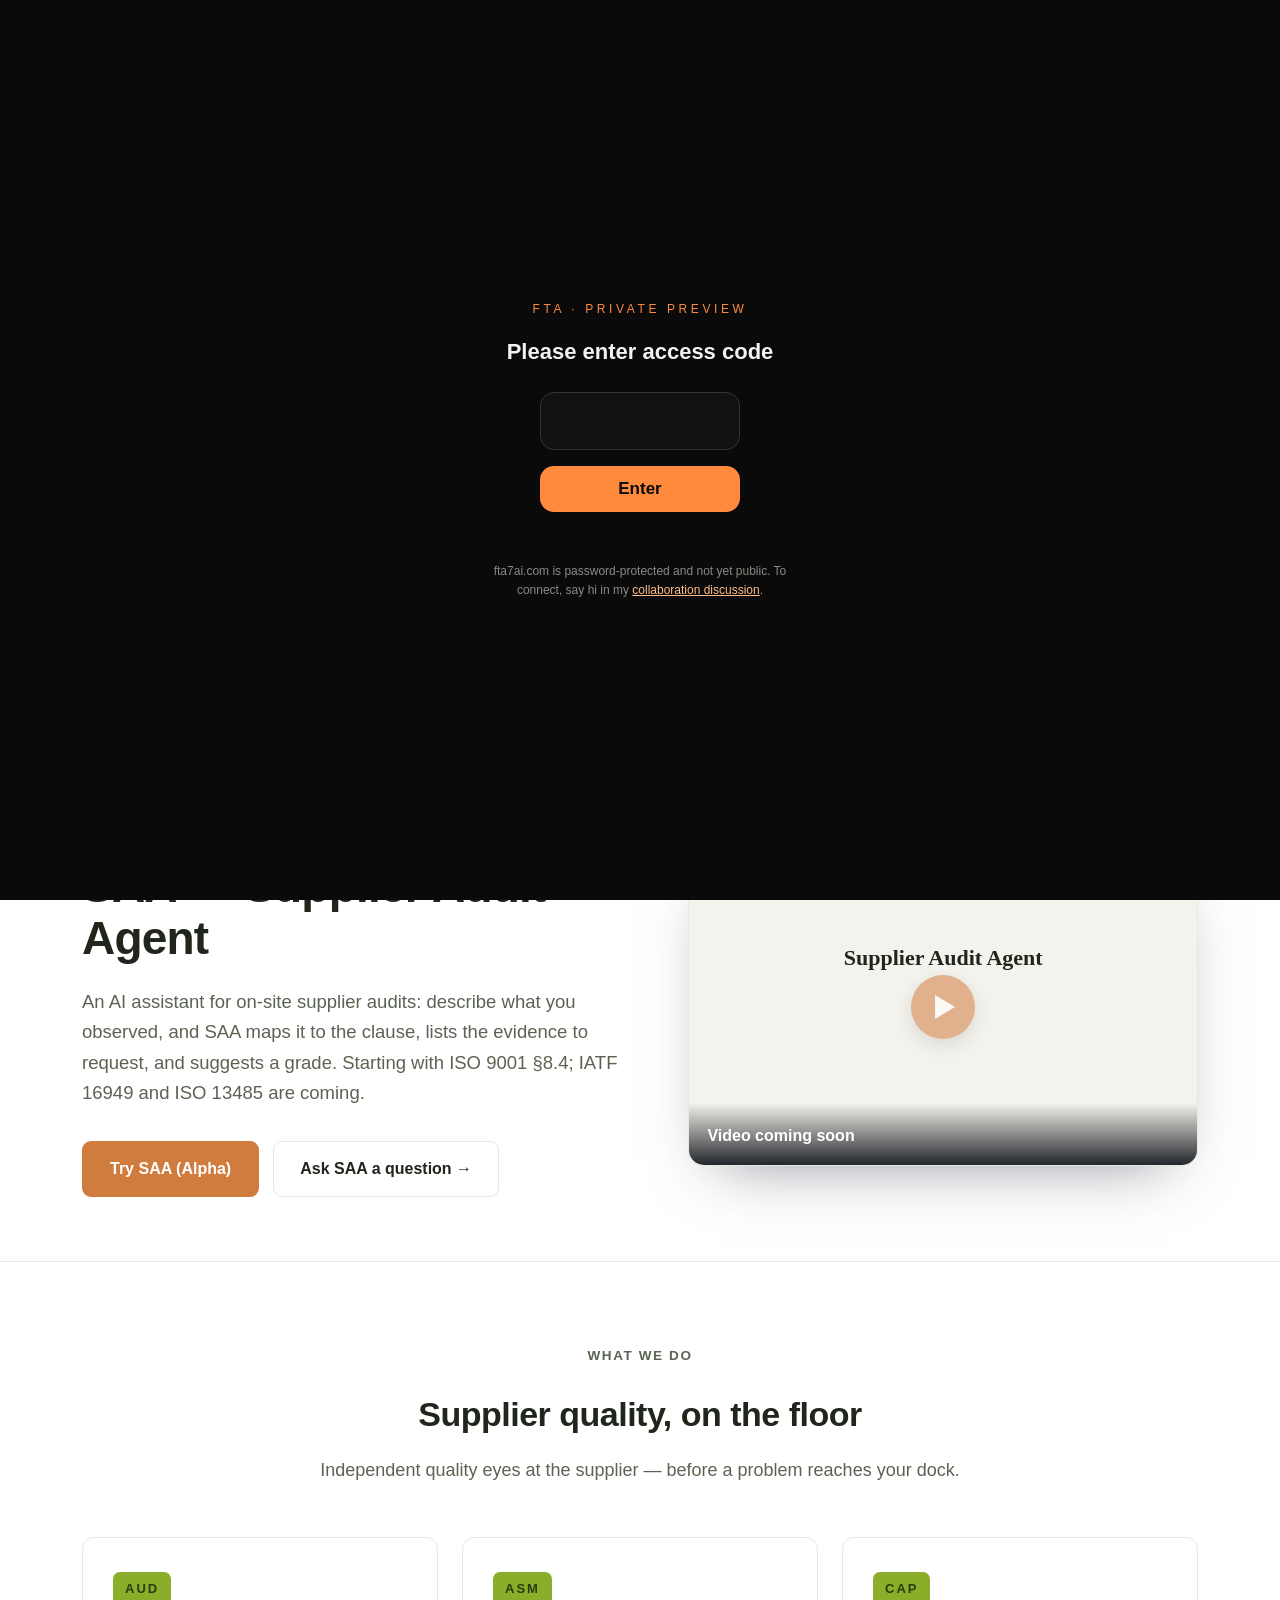
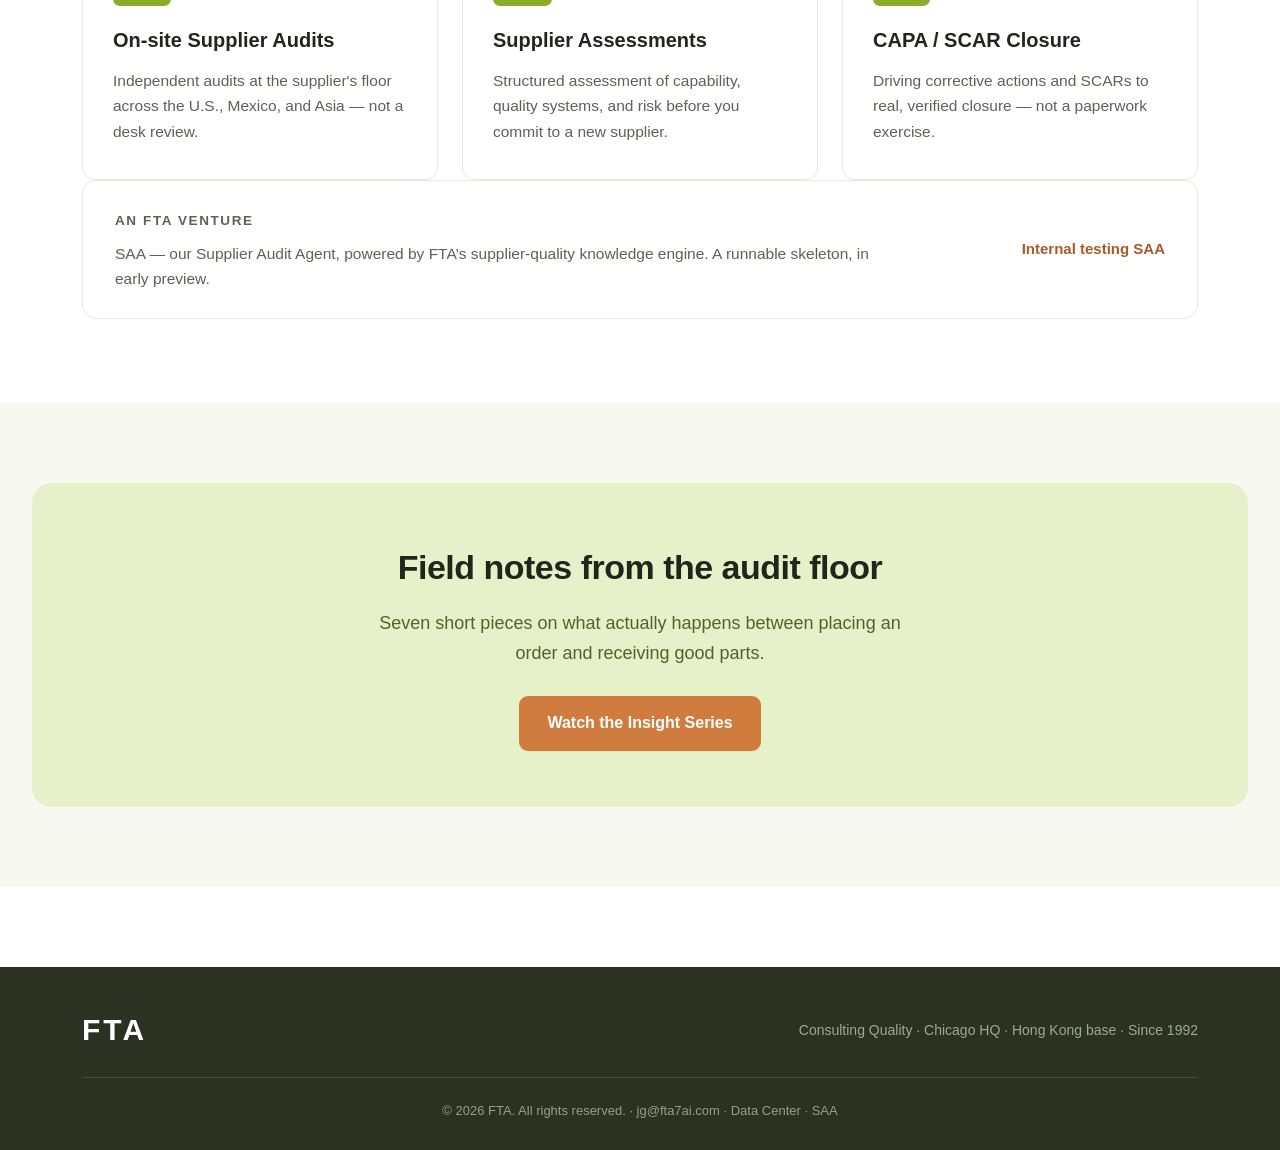
==== index.html @ 0ffd7647 "Home nav: add AS link next to SAA - Frankie on behalf of JG" ====
<!DOCTYPE html>
<html lang="en">
<head>
<meta charset="UTF-8" />
<meta name="viewport" content="width=device-width, initial-scale=1.0" />
<title>FTA — Supplier Quality Consulting</title>
<style>
  :root{
    --accent:#D07C3E;        /* 唯一动作色（按钮/CTA/链接） */
    --accent-dark:#A85A28;
    --accent-soft:#FBEEE1;
    --green:#8AAE2A;         /* 点缀绿 — 仅用于徽章 */
    --green-dark:#5F7A16;
    --green-pale:#E7F1C9;    /* 点缀绿 — 仅用于色带背景 */
    --gd-text:#2C3A10;       /* 绿底上的深字 */
    --ink:#20261C;
    --ink-2:#5B6353;
    --line:#E7EAE0;
    --band:#F7F9F1;
    --white:#ffffff;
    --radius:12px;
  }
  *{box-sizing:border-box;margin:0;padding:0}
  html{scroll-behavior:smooth}
  body{font-family:-apple-system,"Segoe UI",Roboto,Helvetica,Arial,sans-serif;color:var(--ink);background:var(--white);line-height:1.65;-webkit-font-smoothing:antialiased}
  a{color:inherit;text-decoration:none}
  .wrap{max-width:1180px;margin:0 auto;padding:0 32px}

  header{position:sticky;top:0;z-index:50;background:rgba(255,255,255,.94);backdrop-filter:saturate(180%) blur(10px);border-bottom:1px solid var(--line)}
  .nav{display:flex;align-items:center;height:92px;gap:36px}
  .brand{display:flex;flex-direction:column;justify-content:center;line-height:1.02;gap:4px}
  .brand .mark{font-size:44px;font-weight:800;letter-spacing:3px;color:var(--ink)}
  .brand .tag-line{font-size:11px;letter-spacing:3px;text-transform:uppercase;color:var(--ink-2);font-weight:700}
  [data-go]{cursor:pointer}
  nav.menu{display:flex;gap:6px;margin-left:auto}
  nav.menu a{padding:9px 4px;margin:0 11px;color:var(--ink-2);font-size:15px;font-weight:500;cursor:pointer;transition:.15s;border-bottom:2px solid transparent}
  nav.menu a:hover{color:var(--ink)}
  nav.menu a.active{color:var(--ink);font-weight:700;border-bottom-color:var(--ink)}
  .cta-btn{background:var(--accent);color:#fff !important;padding:10px 20px;border-radius:8px;font-weight:600;font-size:15px;cursor:pointer;transition:.15s}
  .cta-btn:hover{background:var(--accent-dark)}

  .page{display:none;animation:fade .4s ease}
  .page.active{display:block}
  @keyframes fade{from{opacity:0;transform:translateY(8px)}to{opacity:1;transform:none}}

  .hero{padding:78px 0 64px}
  .hero-grid{display:grid;grid-template-columns:1.08fr 1fr;gap:56px;align-items:center}
  .eyebrow{display:inline-block;color:var(--ink-2);font-weight:700;font-size:13.5px;letter-spacing:1.6px;text-transform:uppercase;margin-bottom:18px}
  h1{font-size:46px;line-height:1.14;font-weight:800;letter-spacing:-.8px;margin-bottom:22px}
  h1 em{font-style:normal;color:var(--ink)}
  .lead{font-size:18.5px;color:var(--ink-2);margin-bottom:32px;max-width:540px}
  .btn-row{display:flex;gap:14px;flex-wrap:wrap}
  .btn-primary{background:var(--accent);color:#fff;padding:14px 28px;border-radius:9px;font-weight:600;font-size:16px;cursor:pointer;transition:.15s;border:none;display:inline-flex;align-items:center;gap:9px}
  .btn-primary:hover{background:var(--accent-dark)}
  .btn-ghost{border:1.5px solid var(--line);color:var(--ink);padding:14px 26px;border-radius:9px;font-weight:600;font-size:16px;cursor:pointer;transition:.15s;display:inline-flex;align-items:center;gap:9px}
  .btn-ghost:hover{border-color:var(--accent);color:var(--accent-dark)}
  .play{width:22px;height:22px;border-radius:50%;background:var(--accent);color:#fff;display:inline-flex;align-items:center;justify-content:center;font-size:9px}

  /* 视频封面：真 poster 图 */
  .cover{position:relative;overflow:hidden;cursor:pointer;background:#20303f center/cover no-repeat;transition:.2s}
  .cover:hover{transform:translateY(-3px);box-shadow:0 18px 44px -26px rgba(30,40,55,.55)}
  .cover .pbtn{position:absolute;left:0;right:0;top:50%;transform:translateY(-50%);margin:auto;width:64px;height:64px;border-radius:50%;background:var(--accent);display:flex;align-items:center;justify-content:center;transition:.2s;box-shadow:0 6px 20px rgba(0,0,0,.3)}
  .cover:hover .pbtn{transform:translateY(-50%) scale(1.1)}
  .cover .pbtn:after{content:"";border-left:20px solid #fff;border-top:12px solid transparent;border-bottom:12px solid transparent;margin-left:5px}
  .cover .ep{position:absolute;top:16px;left:16px;background:var(--green);color:var(--gd-text);font-size:11px;font-weight:700;letter-spacing:1.5px;padding:5px 11px;border-radius:20px}
  .cover .cap{position:absolute;bottom:0;left:0;right:0;padding:20px 18px 16px;color:#fff;background:linear-gradient(transparent,rgba(12,16,22,.9))}
  .cover .cap b{font-size:15px;font-weight:700;line-height:1.3;display:block}
  .cover .cap .sub{font-size:12.5px;color:rgba(255,255,255,.85);font-weight:400;margin-top:4px;display:block}

  .hero-video{border-radius:16px;aspect-ratio:16/10;box-shadow:0 24px 60px -30px rgba(30,40,55,.55)}
  .hero-video .cap b{font-size:16px}

  .trust{border-top:1px solid var(--line);border-bottom:1px solid var(--line);background:var(--band);padding:22px 0}
  .trust .wrap{display:flex;align-items:center;gap:34px;flex-wrap:wrap;justify-content:center;color:var(--ink-2);font-size:15px;font-weight:500}
  .trust b{color:var(--ink)}

  .sec{padding:80px 0}
  .sec.band{background:var(--band)}
  .sec-head{max-width:720px;margin:0 auto 52px;text-align:center}
  h2{font-size:34px;font-weight:800;letter-spacing:-.5px;margin-bottom:14px}
  .sec-head p{font-size:18px;color:var(--ink-2)}

  .cards{display:grid;grid-template-columns:repeat(3,1fr);gap:24px}
  .card{background:var(--white);border:1px solid var(--line);border-radius:var(--radius);padding:34px 30px;transition:.2s}
  .card:hover{border-color:#cfd6c4;box-shadow:0 18px 44px -28px rgba(30,40,55,.28);transform:translateY(-4px)}
  .card .tag{display:inline-block;font-size:13px;font-weight:700;letter-spacing:2px;color:var(--gd-text);background:var(--green);padding:6px 12px;border-radius:7px;margin-bottom:18px}
  .card h3{font-size:20px;font-weight:700;margin-bottom:11px}
  .card p{color:var(--ink-2);font-size:15.5px}

  /* SAA 窄条区块（首页，低调挂靠） */
  .saa-strip{padding:0 0 4px}
  .saa-card{display:flex;align-items:center;justify-content:space-between;gap:28px;flex-wrap:wrap;
    border:1px solid var(--line);border-radius:14px;padding:26px 32px;background:var(--white)}
  .saa-card .txt{max-width:780px}
  .saa-card .eyebrow{margin-bottom:9px}
  .saa-card p{color:var(--ink-2);font-size:15.5px;margin:0}
  .saa-card .go{color:var(--accent-dark);font-weight:700;font-size:15px;white-space:nowrap;cursor:pointer;transition:.15s}
  .saa-card .go:hover{color:var(--accent)}

  .feat-cover{border-radius:16px;aspect-ratio:16/7;box-shadow:0 20px 50px -30px rgba(30,40,55,.5);margin-bottom:34px}
  .feat-cover .cap{padding:22px 26px}
  .feat-cover .cap b{font-size:22px}
  .sq-grid{display:grid;grid-template-columns:repeat(3,1fr);gap:22px}
  .sq{border-radius:14px;aspect-ratio:1/1}
  .sq .pbtn{width:56px;height:56px}
  .sq .pbtn:after{border-left:17px solid #fff;border-top:10px solid transparent;border-bottom:10px solid transparent;margin-left:4px}
  .sq .cap b{font-size:15px}

  .contact-grid{display:grid;grid-template-columns:1fr 1fr;gap:56px;align-items:center}
  .contact-box{background:var(--white);border:1px solid var(--line);border-radius:16px;padding:40px}
  .contact-box .row{display:flex;gap:14px;margin-bottom:22px;align-items:center}
  .contact-box .ic{width:46px;height:46px;border-radius:11px;background:#EDF0E7;color:var(--ink);display:flex;align-items:center;justify-content:center;font-size:19px;flex-shrink:0}
  .contact-box b{display:block;font-size:16px}
  .contact-box span{color:var(--ink-2);font-size:15px}

  .cta-band{background:var(--green-pale);border-radius:20px;padding:56px;text-align:center;color:var(--ink);margin:0 32px}
  .cta-band h2{color:var(--ink)}
  .cta-band p{font-size:18px;color:#54602f;max-width:560px;margin:0 auto 28px}
  .cta-band .btn-primary{background:var(--accent);color:#fff}
  .cta-band .btn-primary:hover{background:var(--accent-dark)}

  /* ===== FTA-added block (2026-10-20): SAA hero row, styled exactly like the hero above ===== */
  .saa-hero{padding:78px 0 64px;border-bottom:1px solid var(--line)}
  .saa-hero h2{font-size:46px;line-height:1.14;font-weight:800;letter-spacing:-.8px;margin-bottom:22px}
  .video-ph{position:relative;overflow:hidden;border-radius:16px;aspect-ratio:16/10;background:#F4F2EC;border:1px solid var(--line);box-shadow:0 24px 60px -30px rgba(30,40,55,.55)}
  .video-ph .ttl{position:absolute;left:0;right:0;top:30%;text-align:center;font-family:Georgia,"Times New Roman",serif;font-weight:700;font-size:22px;color:#20261C;line-height:1.3}
  .video-ph .pbtn{position:absolute;left:0;right:0;top:50%;transform:translateY(-50%);margin:auto;width:64px;height:64px;border-radius:50%;background:var(--accent);opacity:.55;box-shadow:0 6px 20px rgba(0,0,0,.2)}
  .video-ph .pbtn:after{content:"";position:absolute;left:24px;top:20px;border-left:20px solid #fff;border-top:12px solid transparent;border-bottom:12px solid transparent}
  .video-ph .ep{position:absolute;top:16px;left:16px;background:var(--green);color:var(--gd-text);font-size:11px;font-weight:700;letter-spacing:1.5px;padding:5px 11px;border-radius:20px}
  .video-ph .cap{position:absolute;bottom:0;left:0;right:0;padding:20px 18px 16px;color:#fff;background:linear-gradient(transparent,rgba(12,16,22,.9))}
  .video-ph .cap b{font-size:16px;font-weight:700}
  @media(max-width:900px){.saa-hero{padding:56px 0 52px}.saa-hero h2{font-size:34px}}

  .saa-link{text-align:center;margin-top:44px}
  .saa-link a{font-size:13.5px;color:var(--ink-2);letter-spacing:.5px}
  .saa-link a:hover{color:var(--accent-dark)}

  footer{background:#2b3222;color:#cdd4c1;padding:48px 0 28px;margin-top:80px}
  .foot{display:flex;justify-content:space-between;align-items:center;flex-wrap:wrap;gap:16px}
  footer .brand{color:#fff}
  footer .brand .mark{color:#fff;font-size:30px}
  .foot-bot{border-top:1px solid #444c37;margin-top:32px;padding-top:22px;font-size:13px;color:#97a086;text-align:center}
  .foot-bot a{color:#97a086}
  .foot-bot a:hover{color:#fff}

  @media(max-width:900px){
    .hero-grid,.contact-grid{grid-template-columns:1fr}
    .cards,.sq-grid{grid-template-columns:1fr 1fr}
    .feat-cover{aspect-ratio:16/9}
    h1{font-size:34px}h2{font-size:26px}
    nav.menu{display:none}
  }
  @media(max-width:560px){.sq-grid{grid-template-columns:1fr}}
  .cover video{position:absolute;inset:0;width:100%;height:100%;object-fit:cover;background:#000;border-radius:inherit}
  .engine{background:var(--band);border:1px solid var(--line);border-radius:16px;padding:32px;max-width:840px;margin:0 auto}
  .erow{display:flex;align-items:center;gap:10px;margin-bottom:8px}
  .edot{width:10px;height:10px;border-radius:50%;background:var(--accent);box-shadow:0 0 0 4px var(--accent-soft)}
  .etag{font-size:12.5px;font-weight:700;letter-spacing:.4px;color:var(--accent-dark)}
  .ehint{color:var(--ink-2);font-size:14px;margin-bottom:18px}
  .ask{display:flex;gap:12px;margin-bottom:16px;flex-wrap:wrap}
  .ask input{flex:1;min-width:220px;padding:13px 16px;border:1.5px solid var(--line);border-radius:9px;font-size:15px;font-family:inherit;color:var(--ink);background:var(--white)}
  .ask input:focus{outline:none;border-color:var(--accent)}
  .ask .btn-primary{padding:13px 26px}
  .answer{background:var(--white);border:1px solid var(--line);border-radius:11px;padding:20px;min-height:96px;font-size:15px;color:var(--ink-2);line-height:1.62}
  .pipeline{display:flex;gap:10px;flex-wrap:wrap;margin-top:20px}
  .pill{background:var(--white);border:1px solid var(--line);border-radius:20px;padding:8px 15px;font-size:13px;color:var(--ink-2);font-weight:500}
  .pill b{color:var(--ink);font-weight:700}
  .disclaimer{background:var(--accent-soft);border:1px solid #E9C9A9;border-radius:12px;padding:15px 18px;margin-bottom:22px;font-size:14px;color:#7A4A1F;line-height:1.6}
  .disclaimer a{color:var(--accent-dark);font-weight:700}
</style>
</head>
<body>
<div id="ftagate" style="position:fixed;inset:0;z-index:2147483000;background:#0a0a0a;display:flex;flex-direction:column;align-items:center;justify-content:center;padding:24px;text-align:center;font-family:-apple-system,BlinkMacSystemFont,'Segoe UI',sans-serif;color:#f2f2ef">
<div style="font-size:12px;letter-spacing:.3em;color:#ff8a3d;margin-bottom:14px">FTA · PRIVATE PREVIEW</div>
<div style="font-size:22px;font-weight:700;margin-bottom:22px">Please enter access code</div>
<input id="ftapw" type="password" inputmode="numeric" maxlength="8" autocomplete="off" style="width:200px;font-size:28px;letter-spacing:.5em;text-align:center;background:#111;border:1px solid #333;color:#f2f2ef;border-radius:14px;padding:12px 0 12px .5em;outline:none">
<button id="ftago" style="margin-top:16px;width:200px;font-size:17px;font-weight:800;border:0;border-radius:14px;padding:13px;background:#ff8a3d;color:#0a0a0a">Enter</button>
<div id="ftaerr" style="color:#ffbd8a;font-size:14px;height:20px;margin-top:12px"></div>
<div id="ftanote" style="max-width:340px;margin-top:18px;font-size:12px;line-height:1.6;color:#8a8a85">fta7ai.com is password-protected and not yet public. To connect, say hi in my <a href="https://github.com/jgong2/jgong2/discussions/1" target="_blank" rel="noopener" style="color:#ffbd8a;text-decoration:underline">collaboration discussion</a>.</div></div>
<script>(function(){var g=document.getElementById('ftagate');try{if(sessionStorage.getItem('fta_cn_ok')==='1'){g.style.display='none';return}}catch(e){}
document.documentElement.style.overflow='hidden';
function ok(){var v=document.getElementById('ftapw').value;if(v==='0000'){try{sessionStorage.setItem('fta_cn_ok','1')}catch(e){}g.style.display='none';document.documentElement.style.overflow=''}else{document.getElementById('ftaerr').textContent='Incorrect code'}}
document.getElementById('ftago').onclick=ok;document.getElementById('ftapw').addEventListener('keydown',function(e){if(e.key==='Enter')ok()});})();</script>


<header>
  <div class="wrap nav">
    <div class="brand"><span class="mark">FTA</span><span class="tag-line">Consulting Quality</span></div>
    <nav class="menu">
      <a href="/saa/">SAA</a>
      <a href="/as/">AS</a>
      <a data-go="home" class="active">Home</a>
      <a data-go="services">What we do</a>
      <a data-go="insights">Insight Series</a>
      <a data-go="datacenter">Data Center</a>
      <a data-go="contact">Contact</a>
    </nav>
    <a class="cta-btn" data-go="contact">Get in touch</a>
  </div>
</header>

<!-- ====== 1. HOME ====== -->
<section class="page active" id="home">
  <div class="hero"><div class="wrap hero-grid">
    <div>
      <span class="eyebrow">Supplier Quality Consulting</span>
      <h1>Eyes on your suppliers —<br><em>across the U.S., Mexico, and Asia.</em></h1>
      <p class="lead">FTA is a supplier quality consultancy led by a 20+ year SQE veteran (since 1992). On-site supplier audits, supplier assessments, and CAPA/SCAR closure for manufacturers who can't afford surprises.</p>
      <div class="btn-row">
        <a class="btn-primary" href="mailto:jg@fta7ai.com">Get in touch</a>
        <a class="btn-ghost" data-go="insights"><span class="play">▶</span> Watch the Insight Series</a>
      </div>
    </div>
    <div class="cover hero-video" style="background-image:url('videos/EP1_EyesOnAsia_poster.jpg')" data-v="videos/EP1_EyesOnAsia_web_ready.mp4">
      <div class="ep">INSIGHT SERIES · EP1</div>
      <div class="pbtn"></div>
      <div class="cap"><b>Who's Keeping Eyes on Your Asian Suppliers?</b></div>
    </div>
  </div></div>

  <div class="trust"><div class="wrap">
    <span><b>Chicago</b> HQ</span>
    <span><b>Hong Kong</b> base</span>
    <span><b>Serving</b> U.S. · Mexico · Asia</span>
    <span>SQE-led · Since <b>1992</b></span>
  </div></div>

  <!-- ====== FTA-added 2026-10-20: SAA hero row (same layout and style as the hero above) ====== -->
  <div class="saa-hero" id="saa-hero"><div class="wrap hero-grid">
    <div>
      <span class="eyebrow">AI Supplier Audit Agent</span>
      <h2>SAA — Supplier Audit Agent</h2>
      <p class="lead">An AI assistant for on-site supplier audits: describe what you observed, and SAA maps it to the clause, lists the evidence to request, and suggests a grade. Starting with ISO 9001 §8.4; IATF 16949 and ISO 13485 are coming.</p>
      <div class="btn-row">
        <a class="btn-primary" href="/saa/">Try SAA (Alpha)</a>
        <a class="btn-ghost" href="/saa/#ask-saa">Ask SAA a question &rarr;</a>
      </div>
    </div>
    <!-- VIDEO SLOT: when the SAA video is ready, replace this whole <div class="video-ph">…</div> with
         <div class="cover hero-video" style="background-image:url('videos/SAA_POSTER.jpg')" data-v="videos/SAA_VIDEO.mp4">
           <div class="ep">SAA · ALPHA</div><div class="pbtn"></div><div class="cap"><b>Video title</b></div>
         </div>
         (same card as the hero video; the existing click-to-play script picks it up automatically) -->
    <div class="video-ph" role="img" aria-label="SAA video coming soon">
      <div class="ep">SAA · ALPHA</div>
      <div class="ttl">Supplier Audit Agent</div>
      <div class="pbtn"></div>
      <div class="cap"><b>Video coming soon</b></div>
    </div>
  </div></div>

  <div class="sec"><div class="wrap">
    <div class="sec-head">
      <span class="eyebrow">What we do</span>
      <h2>Supplier quality, on the floor</h2>
      <p>Independent quality eyes at the supplier — before a problem reaches your dock.</p>
    </div>
    <div class="cards">
      <div class="card"><span class="tag">AUD</span><h3>On-site Supplier Audits</h3><p>Independent audits at the supplier's floor across the U.S., Mexico, and Asia — not a desk review.</p></div>
      <div class="card"><span class="tag">ASM</span><h3>Supplier Assessments</h3><p>Structured assessment of capability, quality systems, and risk before you commit to a new supplier.</p></div>
      <div class="card"><span class="tag">CAP</span><h3>CAPA / SCAR Closure</h3><p>Driving corrective actions and SCARs to real, verified closure — not a paperwork exercise.</p></div>
    </div>

    <div class="saa-strip"><div class="saa-card">
      <div class="txt">
        <span class="eyebrow">An FTA venture</span>
        <p>SAA — our Supplier Audit Agent, powered by FTA’s supplier-quality knowledge engine. A runnable skeleton, in early preview.</p>
      </div>
      <a class="go" data-go="saa">Internal testing SAA</a>
    </div></div>
  </div></div>

  <div class="sec band"><div class="cta-band">
    <h2>Field notes from the audit floor</h2>
    <p>Seven short pieces on what actually happens between placing an order and receiving good parts.</p>
    <a class="btn-primary" data-go="insights">Watch the Insight Series</a>
  </div></div>
</section>

<!-- ====== 2. WHAT WE DO ====== -->
<section class="page" id="services">
  <div class="sec"><div class="wrap">
    <div class="sec-head">
      <span class="eyebrow">What we do</span>
      <h2>Supplier quality, on the floor</h2>
      <p>Independent quality eyes at the supplier — before a problem reaches your dock.</p>
    </div>
    <div class="cards">
      <div class="card"><span class="tag">AUD</span><h3>On-site Supplier Audits</h3><p>Independent audits at the supplier's floor across the U.S., Mexico, and Asia — not a desk review.</p></div>
      <div class="card"><span class="tag">ASM</span><h3>Supplier Assessments</h3><p>Structured assessment of capability, quality systems, and risk before you commit to a new supplier.</p></div>
      <div class="card"><span class="tag">CAP</span><h3>CAPA / SCAR Closure</h3><p>Driving corrective actions and SCARs to real, verified closure — not a paperwork exercise.</p></div>
    </div>
  </div></div>
  <div class="sec band"><div class="cta-band">
    <h2>Ready to put eyes on your suppliers?</h2>
    <p>Tell us where your risk is. We'll be on the floor.</p>
    <a class="btn-primary" href="mailto:jg@fta7ai.com">Get in touch</a>
  </div></div>
</section>

<!-- ====== 3. INSIGHT SERIES ====== -->
<section class="page" id="insights">
  <div class="sec"><div class="wrap">
    <div class="sec-head">
      <span class="eyebrow">Insight Series</span>
      <h2>Field notes from the audit floor</h2>
      <p>Seven short pieces on what actually happens between placing an order and receiving good parts — from twenty-plus years of on-site quality and supply chain work.</p>
    </div>

    <div class="cover feat-cover" style="background-image:url('videos/EP1_EyesOnAsia_poster.jpg')" data-v="videos/EP1_EyesOnAsia_web_ready.mp4">
      <div class="ep">EPISODE 1</div>
      <div class="pbtn"></div>
      <div class="cap"><b>Who's Keeping Eyes on Your Asian Suppliers?</b><span class="sub">Twelve time zones away, and the reports always say everything is fine — distance hides more than it shows.</span></div>
    </div>

    <div class="sq-grid">
      <div class="cover sq" style="background-image:url('videos/EP2_First48Hours_poster.jpg')" data-v="videos/EP2_First48Hours_web_ready.mp4"><div class="ep">EP2</div><div class="pbtn"></div><div class="cap"><b>The First 48 Hours</b><span class="sub">What an experienced auditor actually checks before you commit.</span></div></div>
      <div class="cover sq" style="background-image:url('videos/EP3_CAPAFakeClosure_poster.jpg')" data-v="videos/EP3_CAPAFakeClosure_web_ready.mp4"><div class="ep">EP3</div><div class="pbtn"></div><div class="cap"><b>The 8D Looked Perfect. The Problem Came Back.</b><span class="sub">Telling a real corrective action from a paperwork exercise.</span></div></div>
      <div class="cover sq" style="background-image:url('videos/EP4_RemoteAuditBlindSpots_poster.jpg')" data-v="videos/EP4_RemoteAuditBlindSpots_web_ready.mp4"><div class="ep">EP4</div><div class="pbtn"></div><div class="cap"><b>What Your Remote Audit Missed</b><span class="sub">What a camera can tell you — and what it never will.</span></div></div>
      <div class="cover sq" style="background-image:url('videos/EP5_PerfectSampleProductionDisaster_poster.jpg')" data-v="videos/EP5_PerfectSampleProductionDisaster_web_ready.mp4"><div class="ep">EP5</div><div class="pbtn"></div><div class="cap"><b>Perfect Sample, Production Disaster</b><span class="sub">Sample approval isn't the same as surviving the production ramp.</span></div></div>
      <div class="cover sq" style="background-image:url('videos/EP6_AfterTheAuditReport_poster.jpg')" data-v="videos/EP6_AfterTheAuditReport_web_ready.mp4"><div class="ep">EP6</div><div class="pbtn"></div><div class="cap"><b>After the Audit Report</b><span class="sub">A report describes a problem. Follow-through is what fixes it.</span></div></div>
      <div class="cover sq" style="background-image:url('videos/EP7_ThirtyMetersToTheTruth_poster.jpg')" data-v="videos/EP7_ThirtyMetersToTheTruth_web_ready.mp4"><div class="ep">EP7</div><div class="pbtn"></div><div class="cap"><b>Thirty Meters to the Truth</b><span class="sub">One quality problem refused to die for ten years — the answer sat thirty meters away.</span></div></div>
    </div>

    <div class="saa-link"><a data-go="saa">SAA ↗</a></div>
  </div></div>
</section>

<!-- ====== Data Center 资料中心（Boss 2026-10-16 令加 · 只放 10 月新作 · Jose）====== -->
<section class="page" id="datacenter">
  <div class="sec"><div class="wrap">
    <div id="dcgate" style="max-width:360px;margin:60px auto;text-align:center">
      <span class="eyebrow">Data Center</span>
      <p style="color:var(--ink-2);margin:14px 0 18px">Enter access code</p>
      <input id="dcpw" type="password" maxlength="8" autocomplete="off" style="width:200px;font-size:24px;letter-spacing:.4em;text-align:center;border:1px solid #ccc;border-radius:12px;padding:10px 0 10px .4em">
      <div><button class="btn-primary" id="dcgo" style="margin-top:14px;width:200px">Enter</button></div>
      <div id="dcerr" style="color:#c2410c;font-size:13px;height:18px;margin-top:10px"></div>
    </div>
    <div id="dcbody" style="display:none">
    <div class="sec-head">
      <span class="eyebrow">Data Center</span>
      <h2>New from FTA · October 2026</h2>
      <p>Our latest films, made this month by FTA&rsquo;s AI team. Tap any card to play.</p>
    </div>

    <div class="cover feat-cover" style="background-image:url('videos/SAA_Promo_202610_EN_poster.jpg')" data-v="videos/SAA_Promo_202610_EN.mp4">
      <div class="ep">FEATURED · SAA · 6:41</div>
      <div class="pbtn"></div>
      <div class="cap"><b>SAA — Supplier Audit Agent</b><span class="sub">The full October film: how FTA&rsquo;s Supplier Audit Agent reads supplier quality documents.</span></div>
    </div>

    <div class="sq-grid">
      <div class="cover sq" style="background-image:url('videos/EP01_EyesOnTheGround_202610_EN_poster.jpg')" data-v="videos/EP01_EyesOnTheGround_202610_EN.mp4"><div class="ep">EPISODE 1</div><div class="pbtn"></div><div class="cap"><b>Eyes on the Ground</b><span class="sub">Who is really watching your suppliers on the other side of the world.</span></div></div>
      <div class="cover sq" style="background-image:url('videos/EP03_CAPA_202610_artist_voiceover_poster.jpg')" data-v="videos/EP03_CAPA_202610_artist_voiceover.mp4"><div class="ep">EPISODE 3</div><div class="pbtn"></div><div class="cap"><b>The 8D Looked Perfect</b><span class="sub">Telling a real corrective action from a paperwork closure.</span></div></div>
    </div>

    <div class="saa-link"><a data-go="saa">SAA ↗</a></div>

    <div style="margin-top:120px;text-align:center"><a id="mvpopen" style="font-size:12px;color:#9aa0a6;letter-spacing:.08em;cursor:pointer">· MVP ·</a></div>
    <div id="mvpgate" style="display:none;max-width:320px;margin:16px auto;text-align:center">
      <input id="mvppw" type="password" maxlength="8" autocomplete="off" style="width:180px;font-size:20px;letter-spacing:.4em;text-align:center;border:1px solid #ccc;border-radius:10px;padding:8px 0 8px .4em">
      <div><button class="btn-primary" id="mvpgo" style="margin-top:10px;width:180px">Unlock</button></div>
      <div id="mvperr" style="color:#c2410c;font-size:13px;height:18px;margin-top:8px"></div>
    </div>
    <div id="mvpbox" style="display:none">
<div class="engine" style="margin-top:18px">
      <div class="disclaimer"><b>Early preview</b> &mdash; live demo of FTA&rsquo;s ASTM knowledge base. Answers are citations only (standard, section, page, short excerpt) &mdash; never full text. For a real demonstration, contact us directly &rarr; <a href="mailto:jg@fta7ai.com">jg@fta7ai.com</a></div>
      <div class="erow"><span class="edot"></span><span class="etag">ENGINE STATUS: LIVE DEMO &mdash; ASTM knowledge base, citation-only</span></div>
      <p class="ehint">Ask the engine a question to see the retrieval flow run end-to-end.</p>
      <div class="ask">
        <input id="q" type="text" placeholder="e.g. A106 Grade B carbon and manganese limits" />
        <button class="btn-primary" onclick="ask()">Ask</button>
      </div>
      <div class="answer" id="ans">Awaiting your question&hellip;</div>
      <div class="pipeline">
        <span class="pill">1 &middot; <b>Query</b></span>
        <span class="pill">2 &middot; <b>Embed</b> (vector)</span>
        <span class="pill">3 &middot; <b>Retrieve</b> chunks</span>
        <span class="pill">4 &middot; <b>LLM</b> synthesize</span>
        <span class="pill">5 &middot; <b>Answer</b> + sources</span>
      </div>
    </div>
    </div>
    </div><!-- /dcbody -->
  </div></div>
</section>

<!-- ====== SAA 二级页（FTA 的次要产品线；主线仍是 FTA）====== -->
<section class="page" id="saa">
  <div class="sec"><div class="wrap">
    <div class="sec-head" style="margin-bottom:32px">
      <span class="eyebrow">An FTA venture</span>
      <h2>SAA &middot; Supplier Audit Agent</h2>
      <p>Powered by FTA&rsquo;s supplier-quality knowledge engine.</p>
    </div>

    <div style="max-width:900px;margin:0 auto">
      <video controls preload="metadata" playsinline poster="videos/SAA-Promo-poster.jpg" style="width:100%;border-radius:16px;box-shadow:0 24px 60px -30px rgba(30,40,55,.55);background:#000;display:block">
        <source src="videos/SAA-Promo.mp4" type="video/mp4">
        Your browser does not support the video tag.
      </video>
      <p style="text-align:center;color:var(--ink-2);font-size:14px;margin-top:14px">See SAA in 90 seconds &mdash; product demo.</p>
    </div>

    

    <div class="saa-link" style="margin-top:52px"><a data-go="home">&larr; Back to FTA home</a></div>
  </div></div>
</section>

<!-- ====== 4. CONTACT ====== -->
<section class="page" id="contact">
  <div class="sec"><div class="wrap">
    <div class="sec-head">
      <span class="eyebrow">Contact</span>
      <h2>Get in touch</h2>
      <p>For audits, assessments, or CAPA/SCAR support — reach out directly.</p>
    </div>
    <div class="contact-grid">
      <div class="contact-box">
        <div class="row"><div class="ic">✉</div><div><b>Email</b><span>jg@fta7ai.com</span></div></div>
        <div class="row"><div class="ic">◈</div><div><b>Web</b><span>fta7ai.com</span></div></div>
        <div class="row"><div class="ic">◷</div><div><b>Coverage</b><span>U.S. · Mexico · Asia</span></div></div>
        <a class="btn-primary" href="https://calendly.com/fta-quality" target="_blank" rel="noopener" style="width:100%;justify-content:center;margin-top:8px"><span style="font-size:17px">◷</span> Book a 15-minute call</a>
        <a class="btn-ghost" href="mailto:jg@fta7ai.com" style="width:100%;justify-content:center;margin-top:12px">Email us</a>
      </div>
      <div>
        <h2 style="font-size:26px">Eyes on your suppliers.</h2>
        <p class="lead">A 20+ year SQE veteran, on the floor at your suppliers — before a problem reaches your dock.</p>
      </div>
    </div>
  </div></div>
</section>

<footer><div class="wrap">
  <div class="foot">
    <div class="brand"><span class="mark">FTA</span></div>
    <span style="color:#9fa891;font-size:14px">Consulting Quality · Chicago HQ · Hong Kong base · Since 1992</span>
  </div>
  <div class="foot-bot">© 2026 FTA. All rights reserved. · jg@fta7ai.com · <a data-go="datacenter">Data Center</a> · <a data-go="saa">SAA</a></div>
</div></footer>

<script>
  function go(id){
    document.querySelectorAll('.page').forEach(function(p){p.classList.toggle('active',p.id===id)});
    document.querySelectorAll('nav.menu a').forEach(function(a){a.classList.toggle('active',a.dataset.go===id)});
    window.scrollTo({top:0,behavior:'smooth'});
  }
  document.querySelectorAll('[data-go]').forEach(function(el){
    el.addEventListener('click',function(e){e.preventDefault();go(el.dataset.go)});
  });
  document.querySelectorAll('.cover[data-v]').forEach(function(c){
    c.addEventListener('click',function(){
      c.innerHTML='<video controls autoplay playsinline style="position:absolute;inset:0;width:100%;height:100%;object-fit:cover;background:#000"><source src="'+c.getAttribute('data-v')+'" type="video/mp4"></video>';
      c.style.cursor='default';
    });
  });
  var MVP_API="https://affects-passive-prefer-measured.trycloudflare.com";
  function esc(t){return String(t==null?'':t).replace(/&/g,'&amp;').replace(/</g,'&lt;');}
  function ask(){
    var q=document.getElementById('q').value.trim();
    var ans=document.getElementById('ans');
    if(!q){ans.textContent='Type a question first.';return;}
    var code=(document.getElementById('mvppw')||{}).value||'0000';
    ans.innerHTML='<span style="color:var(--accent-dark)">▍ searching ASTM knowledge base…</span>';
    fetch(MVP_API+'/ask',{method:'POST',headers:{'Content-Type':'application/json'},body:JSON.stringify({question:q,tier:'fast',access_code:code})})
    .then(function(r){return r.json().then(function(j){return {s:r.status,j:j};});})
    .then(function(x){
      if(x.s!==200||!x.j.ok){ans.innerHTML='Service replied '+x.s+'. '+esc((x.j&&x.j.error)||'');return;}
      var h='<b style="color:var(--ink)">'+esc(x.j.conclusion)+'</b><br><br>';
      (x.j.citations||[]).forEach(function(c){h+='<div style="margin:0 0 10px">· <b>ASTM '+esc(c.std_no)+'</b> §'+esc(c.section_no)+' '+esc(c.section_title)+' · p.'+esc(c.page)+(c.edition_yr?' · '+esc(c.edition_yr):'')+'<br><span style="color:var(--ink-2)">“'+esc(c.excerpt)+'”</span></div>';});
      h+='<div style="font-size:12px;color:var(--ink-2)">'+esc(x.j.gate&&x.j.gate.notice)+' · '+esc(x.j.took_ms)+' ms</div>';
      ans.innerHTML=h;
    })
    .catch(function(){ans.innerHTML='Could not reach the search service right now (the demo server may be offline). Contact <a href="mailto:jg@fta7ai.com">jg@fta7ai.com</a>.';});
  }
  var _q=document.getElementById('q'); if(_q){_q.addEventListener('keydown',function(e){if(e.key==='Enter')ask();});}

  (function(){
    function unlock(gid,bid,pid,eid,code,key){
      var g=document.getElementById(gid),b=document.getElementById(bid);
      function show(){g.style.display='none';b.style.display='block';}
      try{if(sessionStorage.getItem(key)==='1'){show();}}catch(e){}
      function ok(){if(document.getElementById(pid).value===code){try{sessionStorage.setItem(key,'1')}catch(e){}show();}else{document.getElementById(eid).textContent='Incorrect code';}}
      return ok;
    }
    var dcok=unlock('dcgate','dcbody','dcpw','dcerr','0000','fta_dc_ok');
    document.getElementById('dcgo').addEventListener('click',dcok);
    document.getElementById('dcpw').addEventListener('keydown',function(e){if(e.key==='Enter')dcok();});
    var mok=unlock('mvpgate','mvpbox','mvppw','mvperr','0000','fta_mvp_ok');
    document.getElementById('mvpopen').addEventListener('click',function(){var b=document.getElementById('mvpbox');if(b.style.display!=='block'){document.getElementById('mvpgate').style.display='block';}});
    document.getElementById('mvpgo').addEventListener('click',mok);
    document.getElementById('mvppw').addEventListener('keydown',function(e){if(e.key==='Enter')mok();});
  })();
</script>
</body>
</html>
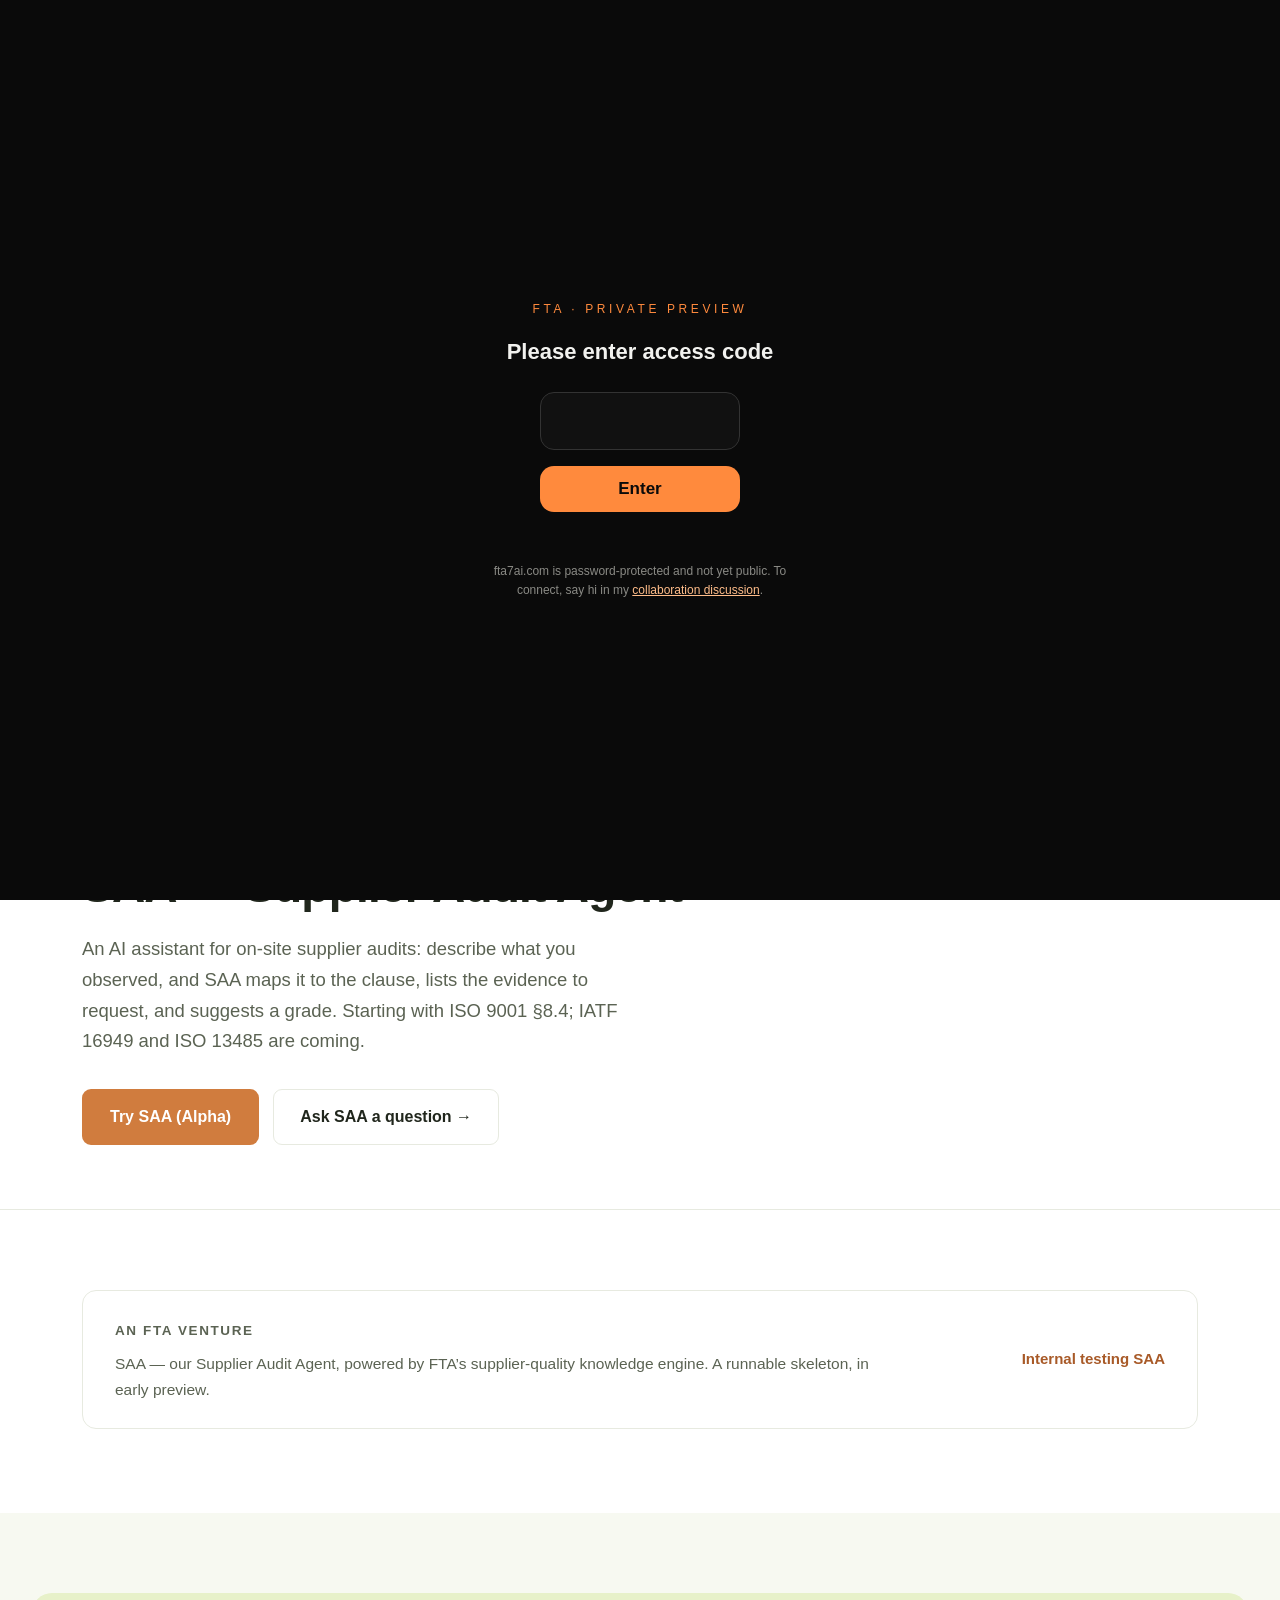
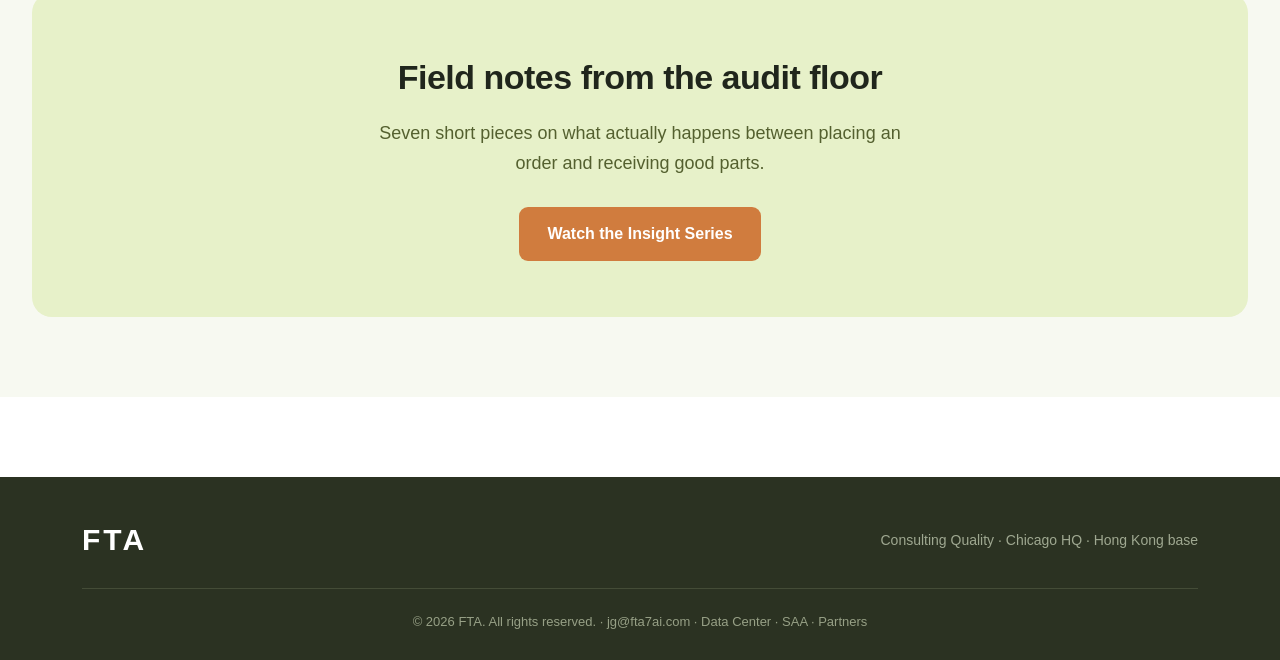
==== commit ebe9d933: "PREVIEW (not live): LOM redirect to no-name R2 page, /internal/ + /internal/saa/, nav Partners, /par" ====
--- a/index.html
+++ b/index.html
@@ -188,11 +188,11 @@
     <div class="brand"><span class="mark">FTA</span><span class="tag-line">Consulting Quality</span></div>
     <nav class="menu">
       <a href="/saa/">SAA</a>
-      <a href="/as/">AS</a>
       <a data-go="home" class="active">Home</a>
       <a data-go="services">What we do</a>
       <a data-go="insights">Insight Series</a>
       <a data-go="datacenter">Data Center</a>
+      <a href="/partners/">Partners</a>
       <a data-go="contact">Contact</a>
     </nav>
     <a class="cta-btn" data-go="contact">Get in touch</a>
@@ -205,7 +205,7 @@
     <div>
       <span class="eyebrow">Supplier Quality Consulting</span>
       <h1>Eyes on your suppliers —<br><em>across the U.S., Mexico, and Asia.</em></h1>
-      <p class="lead">FTA is a supplier quality consultancy led by a 20+ year SQE veteran (since 1992). On-site supplier audits, supplier assessments, and CAPA/SCAR closure for manufacturers who can't afford surprises.</p>
+      <p class="lead">FTA is a supplier quality consultancy led by a 20+ year SQE veteran. On-site supplier audits, supplier assessments, and CAPA/SCAR closure for manufacturers who can't afford surprises.</p>
       <div class="btn-row">
         <a class="btn-primary" href="mailto:jg@fta7ai.com">Get in touch</a>
         <a class="btn-ghost" data-go="insights"><span class="play">▶</span> Watch the Insight Series</a>
@@ -222,11 +222,11 @@
     <span><b>Chicago</b> HQ</span>
     <span><b>Hong Kong</b> base</span>
     <span><b>Serving</b> U.S. · Mexico · Asia</span>
-    <span>SQE-led · Since <b>1992</b></span>
+    <span>SQE-led · <b>20+ years</b></span>
   </div></div>
 
   <!-- ====== FTA-added 2026-10-20: SAA hero row (same layout and style as the hero above) ====== -->
-  <div class="saa-hero" id="saa-hero"><div class="wrap hero-grid">
+  <div class="saa-hero" id="saa-hero"><div class="wrap hero-grid" style="grid-template-columns:1fr">
     <div>
       <span class="eyebrow">AI Supplier Audit Agent</span>
       <h2>SAA — Supplier Audit Agent</h2>
@@ -236,31 +236,9 @@
         <a class="btn-ghost" href="/saa/#ask-saa">Ask SAA a question &rarr;</a>
       </div>
     </div>
-    <!-- VIDEO SLOT: when the SAA video is ready, replace this whole <div class="video-ph">…</div> with
-         <div class="cover hero-video" style="background-image:url('videos/SAA_POSTER.jpg')" data-v="videos/SAA_VIDEO.mp4">
-           <div class="ep">SAA · ALPHA</div><div class="pbtn"></div><div class="cap"><b>Video title</b></div>
-         </div>
-         (same card as the hero video; the existing click-to-play script picks it up automatically) -->
-    <div class="video-ph" role="img" aria-label="SAA video coming soon">
-      <div class="ep">SAA · ALPHA</div>
-      <div class="ttl">Supplier Audit Agent</div>
-      <div class="pbtn"></div>
-      <div class="cap"><b>Video coming soon</b></div>
-    </div>
-  </div></div>
-
-  <div class="sec"><div class="wrap">
-    <div class="sec-head">
-      <span class="eyebrow">What we do</span>
-      <h2>Supplier quality, on the floor</h2>
-      <p>Independent quality eyes at the supplier — before a problem reaches your dock.</p>
-    </div>
-    <div class="cards">
-      <div class="card"><span class="tag">AUD</span><h3>On-site Supplier Audits</h3><p>Independent audits at the supplier's floor across the U.S., Mexico, and Asia — not a desk review.</p></div>
-      <div class="card"><span class="tag">ASM</span><h3>Supplier Assessments</h3><p>Structured assessment of capability, quality systems, and risk before you commit to a new supplier.</p></div>
-      <div class="card"><span class="tag">CAP</span><h3>CAPA / SCAR Closure</h3><p>Driving corrective actions and SCARs to real, verified closure — not a paperwork exercise.</p></div>
-    </div>
-
+  </div></div>
+
+  <div class="sec"><div class="wrap">
     <div class="saa-strip"><div class="saa-card">
       <div class="txt">
         <span class="eyebrow">An FTA venture</span>
@@ -435,9 +413,9 @@
 <footer><div class="wrap">
   <div class="foot">
     <div class="brand"><span class="mark">FTA</span></div>
-    <span style="color:#9fa891;font-size:14px">Consulting Quality · Chicago HQ · Hong Kong base · Since 1992</span>
+    <span style="color:#9fa891;font-size:14px">Consulting Quality · Chicago HQ · Hong Kong base</span>
   </div>
-  <div class="foot-bot">© 2026 FTA. All rights reserved. · jg@fta7ai.com · <a data-go="datacenter">Data Center</a> · <a data-go="saa">SAA</a></div>
+  <div class="foot-bot">© 2026 FTA. All rights reserved. · jg@fta7ai.com · <a data-go="datacenter">Data Center</a> · <a data-go="saa">SAA</a> · <a href="/partners/">Partners</a></div>
 </div></footer>
 
 <script>
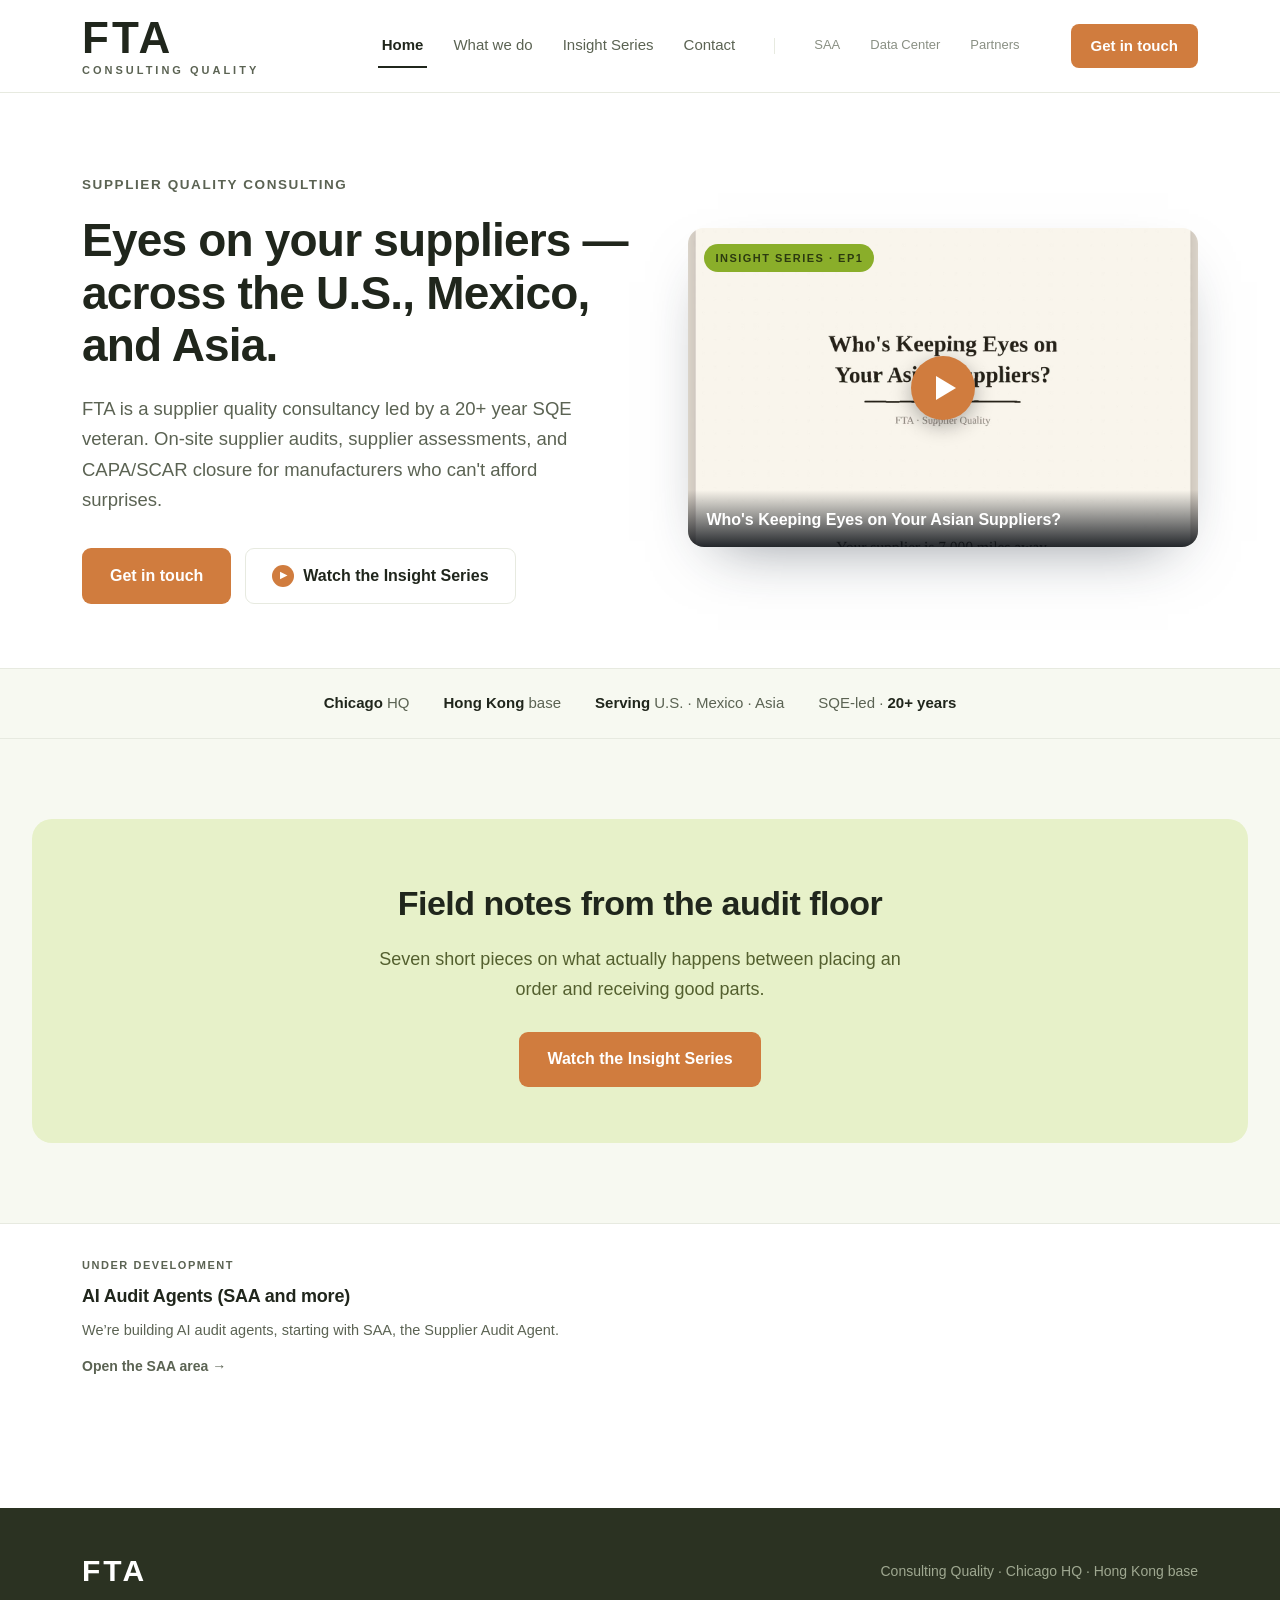
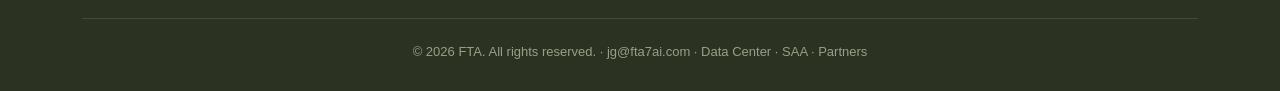
==== commit d9602c75: "Site consolidation: public homepage, gated SAA and internal pages Restore point: tag pre-consolidati" ====
--- a/index.html
+++ b/index.html
@@ -4,6 +4,7 @@
 <meta charset="UTF-8" />
 <meta name="viewport" content="width=device-width, initial-scale=1.0" />
 <title>FTA — Supplier Quality Consulting</title>
+<link rel="stylesheet" href="/nav-public.css">
 <style>
   :root{
     --accent:#D07C3E;        /* 唯一动作色（按钮/CTA/链接） */
@@ -148,7 +149,6 @@
     .cards,.sq-grid{grid-template-columns:1fr 1fr}
     .feat-cover{aspect-ratio:16/9}
     h1{font-size:34px}h2{font-size:26px}
-    nav.menu{display:none}
   }
   @media(max-width:560px){.sq-grid{grid-template-columns:1fr}}
   .cover video{position:absolute;inset:0;width:100%;height:100%;object-fit:cover;background:#000;border-radius:inherit}
@@ -167,33 +167,27 @@
   .pill b{color:var(--ink);font-weight:700}
   .disclaimer{background:var(--accent-soft);border:1px solid #E9C9A9;border-radius:12px;padding:15px 18px;margin-bottom:22px;font-size:14px;color:#7A4A1F;line-height:1.6}
   .disclaimer a{color:var(--accent-dark);font-weight:700}
+
+  .ai-entry{padding:32px 0 48px;border-top:1px solid var(--line)}
+  .ai-entry .ai-kicker{font-size:11px;letter-spacing:.14em;text-transform:uppercase;color:var(--ink-2);font-weight:700;margin-bottom:8px}
+  .ai-entry h3{font-size:18px;font-weight:700;margin-bottom:8px;letter-spacing:-.2px}
+  .ai-entry p{font-size:14.5px;color:var(--ink-2);max-width:560px;margin-bottom:10px}
+  .ai-entry a{font-size:14px;color:var(--ink-2);font-weight:600}
+  .ai-entry a:hover{color:var(--accent-dark)}
 </style>
 </head>
 <body>
-<div id="ftagate" style="position:fixed;inset:0;z-index:2147483000;background:#0a0a0a;display:flex;flex-direction:column;align-items:center;justify-content:center;padding:24px;text-align:center;font-family:-apple-system,BlinkMacSystemFont,'Segoe UI',sans-serif;color:#f2f2ef">
-<div style="font-size:12px;letter-spacing:.3em;color:#ff8a3d;margin-bottom:14px">FTA · PRIVATE PREVIEW</div>
-<div style="font-size:22px;font-weight:700;margin-bottom:22px">Please enter access code</div>
-<input id="ftapw" type="password" inputmode="numeric" maxlength="8" autocomplete="off" style="width:200px;font-size:28px;letter-spacing:.5em;text-align:center;background:#111;border:1px solid #333;color:#f2f2ef;border-radius:14px;padding:12px 0 12px .5em;outline:none">
-<button id="ftago" style="margin-top:16px;width:200px;font-size:17px;font-weight:800;border:0;border-radius:14px;padding:13px;background:#ff8a3d;color:#0a0a0a">Enter</button>
-<div id="ftaerr" style="color:#ffbd8a;font-size:14px;height:20px;margin-top:12px"></div>
-<div id="ftanote" style="max-width:340px;margin-top:18px;font-size:12px;line-height:1.6;color:#8a8a85">fta7ai.com is password-protected and not yet public. To connect, say hi in my <a href="https://github.com/jgong2/jgong2/discussions/1" target="_blank" rel="noopener" style="color:#ffbd8a;text-decoration:underline">collaboration discussion</a>.</div></div>
-<script>(function(){var g=document.getElementById('ftagate');try{if(sessionStorage.getItem('fta_cn_ok')==='1'){g.style.display='none';return}}catch(e){}
-document.documentElement.style.overflow='hidden';
-function ok(){var v=document.getElementById('ftapw').value;if(v==='0000'){try{sessionStorage.setItem('fta_cn_ok','1')}catch(e){}g.style.display='none';document.documentElement.style.overflow=''}else{document.getElementById('ftaerr').textContent='Incorrect code'}}
-document.getElementById('ftago').onclick=ok;document.getElementById('ftapw').addEventListener('keydown',function(e){if(e.key==='Enter')ok()});})();</script>
-
-
 <header>
   <div class="wrap nav">
     <div class="brand"><span class="mark">FTA</span><span class="tag-line">Consulting Quality</span></div>
     <nav class="menu">
-      <a href="/saa/">SAA</a>
-      <a data-go="home" class="active">Home</a>
-      <a data-go="services">What we do</a>
-      <a data-go="insights">Insight Series</a>
-      <a data-go="datacenter">Data Center</a>
-      <a href="/partners/">Partners</a>
-      <a data-go="contact">Contact</a>
+      <span class="nav-group nav-main">
+        <a data-go="home" class="active">Home</a><a data-go="services">What we do</a><a data-go="insights">Insight Series</a><a data-go="contact">Contact</a>
+      </span>
+      <span class="nav-gap" aria-hidden="true"></span>
+      <span class="nav-group nav-quiet">
+        <a href="/saa/">SAA</a><a href="/datacenter/">Data Center</a><a href="/partners/">Partners</a>
+      </span>
     </nav>
     <a class="cta-btn" data-go="contact">Get in touch</a>
   </div>
@@ -225,33 +219,17 @@
     <span>SQE-led · <b>20+ years</b></span>
   </div></div>
 
-  <!-- ====== FTA-added 2026-10-20: SAA hero row (same layout and style as the hero above) ====== -->
-  <div class="saa-hero" id="saa-hero"><div class="wrap hero-grid" style="grid-template-columns:1fr">
-    <div>
-      <span class="eyebrow">AI Supplier Audit Agent</span>
-      <h2>SAA — Supplier Audit Agent</h2>
-      <p class="lead">An AI assistant for on-site supplier audits: describe what you observed, and SAA maps it to the clause, lists the evidence to request, and suggests a grade. Starting with ISO 9001 §8.4; IATF 16949 and ISO 13485 are coming.</p>
-      <div class="btn-row">
-        <a class="btn-primary" href="/saa/">Try SAA (Alpha)</a>
-        <a class="btn-ghost" href="/saa/#ask-saa">Ask SAA a question &rarr;</a>
-      </div>
-    </div>
-  </div></div>
-
-  <div class="sec"><div class="wrap">
-    <div class="saa-strip"><div class="saa-card">
-      <div class="txt">
-        <span class="eyebrow">An FTA venture</span>
-        <p>SAA — our Supplier Audit Agent, powered by FTA’s supplier-quality knowledge engine. A runnable skeleton, in early preview.</p>
-      </div>
-      <a class="go" data-go="saa">Internal testing SAA</a>
-    </div></div>
-  </div></div>
-
   <div class="sec band"><div class="cta-band">
     <h2>Field notes from the audit floor</h2>
     <p>Seven short pieces on what actually happens between placing an order and receiving good parts.</p>
     <a class="btn-primary" data-go="insights">Watch the Insight Series</a>
+  </div></div>
+
+  <div class="ai-entry"><div class="wrap">
+    <p class="ai-kicker">Under development</p>
+    <h3>AI Audit Agents (SAA and more)</h3>
+    <p>We&rsquo;re building AI audit agents, starting with SAA, the Supplier Audit Agent.</p>
+    <a href="/saa/">Open the SAA area &rarr;</a>
   </div></div>
 </section>
 
@@ -300,66 +278,7 @@
       <div class="cover sq" style="background-image:url('videos/EP7_ThirtyMetersToTheTruth_poster.jpg')" data-v="videos/EP7_ThirtyMetersToTheTruth_web_ready.mp4"><div class="ep">EP7</div><div class="pbtn"></div><div class="cap"><b>Thirty Meters to the Truth</b><span class="sub">One quality problem refused to die for ten years — the answer sat thirty meters away.</span></div></div>
     </div>
 
-    <div class="saa-link"><a data-go="saa">SAA ↗</a></div>
-  </div></div>
-</section>
-
-<!-- ====== Data Center 资料中心（Boss 2026-10-16 令加 · 只放 10 月新作 · Jose）====== -->
-<section class="page" id="datacenter">
-  <div class="sec"><div class="wrap">
-    <div id="dcgate" style="max-width:360px;margin:60px auto;text-align:center">
-      <span class="eyebrow">Data Center</span>
-      <p style="color:var(--ink-2);margin:14px 0 18px">Enter access code</p>
-      <input id="dcpw" type="password" maxlength="8" autocomplete="off" style="width:200px;font-size:24px;letter-spacing:.4em;text-align:center;border:1px solid #ccc;border-radius:12px;padding:10px 0 10px .4em">
-      <div><button class="btn-primary" id="dcgo" style="margin-top:14px;width:200px">Enter</button></div>
-      <div id="dcerr" style="color:#c2410c;font-size:13px;height:18px;margin-top:10px"></div>
-    </div>
-    <div id="dcbody" style="display:none">
-    <div class="sec-head">
-      <span class="eyebrow">Data Center</span>
-      <h2>New from FTA · October 2026</h2>
-      <p>Our latest films, made this month by FTA&rsquo;s AI team. Tap any card to play.</p>
-    </div>
-
-    <div class="cover feat-cover" style="background-image:url('videos/SAA_Promo_202610_EN_poster.jpg')" data-v="videos/SAA_Promo_202610_EN.mp4">
-      <div class="ep">FEATURED · SAA · 6:41</div>
-      <div class="pbtn"></div>
-      <div class="cap"><b>SAA — Supplier Audit Agent</b><span class="sub">The full October film: how FTA&rsquo;s Supplier Audit Agent reads supplier quality documents.</span></div>
-    </div>
-
-    <div class="sq-grid">
-      <div class="cover sq" style="background-image:url('videos/EP01_EyesOnTheGround_202610_EN_poster.jpg')" data-v="videos/EP01_EyesOnTheGround_202610_EN.mp4"><div class="ep">EPISODE 1</div><div class="pbtn"></div><div class="cap"><b>Eyes on the Ground</b><span class="sub">Who is really watching your suppliers on the other side of the world.</span></div></div>
-      <div class="cover sq" style="background-image:url('videos/EP03_CAPA_202610_artist_voiceover_poster.jpg')" data-v="videos/EP03_CAPA_202610_artist_voiceover.mp4"><div class="ep">EPISODE 3</div><div class="pbtn"></div><div class="cap"><b>The 8D Looked Perfect</b><span class="sub">Telling a real corrective action from a paperwork closure.</span></div></div>
-    </div>
-
-    <div class="saa-link"><a data-go="saa">SAA ↗</a></div>
-
-    <div style="margin-top:120px;text-align:center"><a id="mvpopen" style="font-size:12px;color:#9aa0a6;letter-spacing:.08em;cursor:pointer">· MVP ·</a></div>
-    <div id="mvpgate" style="display:none;max-width:320px;margin:16px auto;text-align:center">
-      <input id="mvppw" type="password" maxlength="8" autocomplete="off" style="width:180px;font-size:20px;letter-spacing:.4em;text-align:center;border:1px solid #ccc;border-radius:10px;padding:8px 0 8px .4em">
-      <div><button class="btn-primary" id="mvpgo" style="margin-top:10px;width:180px">Unlock</button></div>
-      <div id="mvperr" style="color:#c2410c;font-size:13px;height:18px;margin-top:8px"></div>
-    </div>
-    <div id="mvpbox" style="display:none">
-<div class="engine" style="margin-top:18px">
-      <div class="disclaimer"><b>Early preview</b> &mdash; live demo of FTA&rsquo;s ASTM knowledge base. Answers are citations only (standard, section, page, short excerpt) &mdash; never full text. For a real demonstration, contact us directly &rarr; <a href="mailto:jg@fta7ai.com">jg@fta7ai.com</a></div>
-      <div class="erow"><span class="edot"></span><span class="etag">ENGINE STATUS: LIVE DEMO &mdash; ASTM knowledge base, citation-only</span></div>
-      <p class="ehint">Ask the engine a question to see the retrieval flow run end-to-end.</p>
-      <div class="ask">
-        <input id="q" type="text" placeholder="e.g. A106 Grade B carbon and manganese limits" />
-        <button class="btn-primary" onclick="ask()">Ask</button>
-      </div>
-      <div class="answer" id="ans">Awaiting your question&hellip;</div>
-      <div class="pipeline">
-        <span class="pill">1 &middot; <b>Query</b></span>
-        <span class="pill">2 &middot; <b>Embed</b> (vector)</span>
-        <span class="pill">3 &middot; <b>Retrieve</b> chunks</span>
-        <span class="pill">4 &middot; <b>LLM</b> synthesize</span>
-        <span class="pill">5 &middot; <b>Answer</b> + sources</span>
-      </div>
-    </div>
-    </div>
-    </div><!-- /dcbody -->
+    <div class="saa-link"><a href="/saa/">SAA ↗</a></div>
   </div></div>
 </section>
 
@@ -415,7 +334,7 @@
     <div class="brand"><span class="mark">FTA</span></div>
     <span style="color:#9fa891;font-size:14px">Consulting Quality · Chicago HQ · Hong Kong base</span>
   </div>
-  <div class="foot-bot">© 2026 FTA. All rights reserved. · jg@fta7ai.com · <a data-go="datacenter">Data Center</a> · <a data-go="saa">SAA</a> · <a href="/partners/">Partners</a></div>
+  <div class="foot-bot">© 2026 FTA. All rights reserved. · jg@fta7ai.com · <a href="/datacenter/">Data Center</a> · <a href="/saa/">SAA</a> · <a href="/partners/">Partners</a></div>
 </div></footer>
 
 <script>
@@ -433,43 +352,6 @@
       c.style.cursor='default';
     });
   });
-  var MVP_API="https://affects-passive-prefer-measured.trycloudflare.com";
-  function esc(t){return String(t==null?'':t).replace(/&/g,'&amp;').replace(/</g,'&lt;');}
-  function ask(){
-    var q=document.getElementById('q').value.trim();
-    var ans=document.getElementById('ans');
-    if(!q){ans.textContent='Type a question first.';return;}
-    var code=(document.getElementById('mvppw')||{}).value||'0000';
-    ans.innerHTML='<span style="color:var(--accent-dark)">▍ searching ASTM knowledge base…</span>';
-    fetch(MVP_API+'/ask',{method:'POST',headers:{'Content-Type':'application/json'},body:JSON.stringify({question:q,tier:'fast',access_code:code})})
-    .then(function(r){return r.json().then(function(j){return {s:r.status,j:j};});})
-    .then(function(x){
-      if(x.s!==200||!x.j.ok){ans.innerHTML='Service replied '+x.s+'. '+esc((x.j&&x.j.error)||'');return;}
-      var h='<b style="color:var(--ink)">'+esc(x.j.conclusion)+'</b><br><br>';
-      (x.j.citations||[]).forEach(function(c){h+='<div style="margin:0 0 10px">· <b>ASTM '+esc(c.std_no)+'</b> §'+esc(c.section_no)+' '+esc(c.section_title)+' · p.'+esc(c.page)+(c.edition_yr?' · '+esc(c.edition_yr):'')+'<br><span style="color:var(--ink-2)">“'+esc(c.excerpt)+'”</span></div>';});
-      h+='<div style="font-size:12px;color:var(--ink-2)">'+esc(x.j.gate&&x.j.gate.notice)+' · '+esc(x.j.took_ms)+' ms</div>';
-      ans.innerHTML=h;
-    })
-    .catch(function(){ans.innerHTML='Could not reach the search service right now (the demo server may be offline). Contact <a href="mailto:jg@fta7ai.com">jg@fta7ai.com</a>.';});
-  }
-  var _q=document.getElementById('q'); if(_q){_q.addEventListener('keydown',function(e){if(e.key==='Enter')ask();});}
-
-  (function(){
-    function unlock(gid,bid,pid,eid,code,key){
-      var g=document.getElementById(gid),b=document.getElementById(bid);
-      function show(){g.style.display='none';b.style.display='block';}
-      try{if(sessionStorage.getItem(key)==='1'){show();}}catch(e){}
-      function ok(){if(document.getElementById(pid).value===code){try{sessionStorage.setItem(key,'1')}catch(e){}show();}else{document.getElementById(eid).textContent='Incorrect code';}}
-      return ok;
-    }
-    var dcok=unlock('dcgate','dcbody','dcpw','dcerr','0000','fta_dc_ok');
-    document.getElementById('dcgo').addEventListener('click',dcok);
-    document.getElementById('dcpw').addEventListener('keydown',function(e){if(e.key==='Enter')dcok();});
-    var mok=unlock('mvpgate','mvpbox','mvppw','mvperr','0000','fta_mvp_ok');
-    document.getElementById('mvpopen').addEventListener('click',function(){var b=document.getElementById('mvpbox');if(b.style.display!=='block'){document.getElementById('mvpgate').style.display='block';}});
-    document.getElementById('mvpgo').addEventListener('click',mok);
-    document.getElementById('mvppw').addEventListener('keydown',function(e){if(e.key==='Enter')mok();});
-  })();
 </script>
 </body>
 </html>
--- a/nav-public.css
+++ b/nav-public.css
@@ -0,0 +1,50 @@
+/* FTA public top nav: group 1 (main) | gap | group 2 (quiet). */
+nav.menu{
+  display:flex;
+  align-items:center;
+  margin-left:auto;
+  flex-wrap:wrap;
+  gap:0;
+}
+nav.menu .nav-group{display:flex;align-items:center;flex-wrap:wrap;gap:0}
+nav.menu .nav-gap{
+  display:inline-block;
+  width:0;
+  height:16px;
+  margin:0 18px;
+  border-left:1px solid var(--line, #E7EAE0);
+  align-self:center;
+  flex:0 0 0;
+}
+nav.menu .nav-quiet a{
+  font-size:13px;
+  font-weight:500;
+  color:#8a9084;
+}
+nav.menu .nav-quiet a:hover{color:var(--ink, #20261C)}
+nav.menu .nav-quiet a.active{color:var(--ink, #20261C);font-weight:600;border-bottom-color:currentColor}
+
+/* Dark Insight Series header */
+.nav-dark nav.menu .nav-gap{border-left-color:#3a4a63}
+.nav-dark nav.menu .nav-quiet a{color:#8a9bb0}
+.nav-dark nav.menu .nav-quiet a:hover,
+.nav-dark nav.menu .nav-quiet a.active{color:#e8eef7}
+
+@media (max-width: 900px){
+  header .nav, header .wrap.nav{
+    height:auto;
+    min-height:64px;
+    flex-wrap:wrap;
+    padding:10px 0;
+    gap:8px 16px;
+  }
+  nav.menu{
+    display:flex !important;
+    width:100%;
+    margin-left:0;
+    row-gap:8px;
+    order:3;
+  }
+  nav.menu .nav-gap{margin:0 12px;height:14px}
+  header .cta-btn{margin-left:auto}
+}
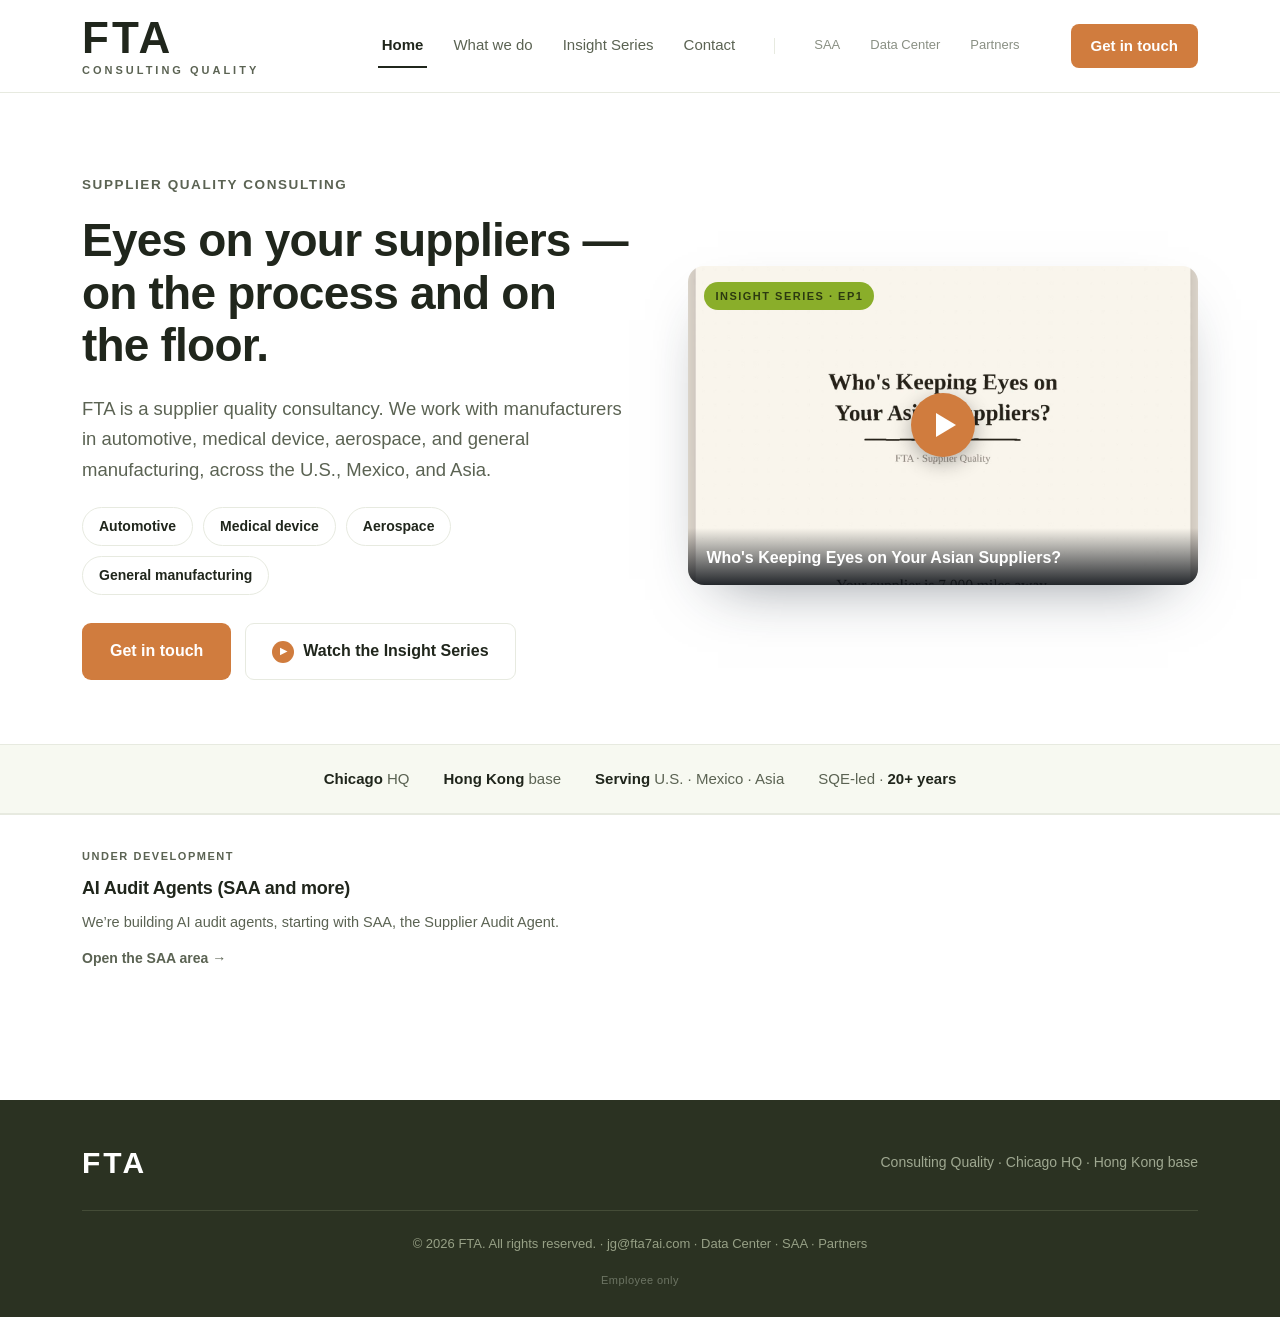
==== commit f4bca9b9: "Homepage copy: open industries, tighter services; employee map What we do and the hero present autom" ====
--- a/index.html
+++ b/index.html
@@ -49,7 +49,7 @@
   .eyebrow{display:inline-block;color:var(--ink-2);font-weight:700;font-size:13.5px;letter-spacing:1.6px;text-transform:uppercase;margin-bottom:18px}
   h1{font-size:46px;line-height:1.14;font-weight:800;letter-spacing:-.8px;margin-bottom:22px}
   h1 em{font-style:normal;color:var(--ink)}
-  .lead{font-size:18.5px;color:var(--ink-2);margin-bottom:32px;max-width:540px}
+  .lead{font-size:18.5px;color:var(--ink-2);margin-bottom:22px;max-width:640px}
   .btn-row{display:flex;gap:14px;flex-wrap:wrap}
   .btn-primary{background:var(--accent);color:#fff;padding:14px 28px;border-radius:9px;font-weight:600;font-size:16px;cursor:pointer;transition:.15s;border:none;display:inline-flex;align-items:center;gap:9px}
   .btn-primary:hover{background:var(--accent-dark)}
@@ -174,6 +174,15 @@
   .ai-entry p{font-size:14.5px;color:var(--ink-2);max-width:560px;margin-bottom:10px}
   .ai-entry a{font-size:14px;color:var(--ink-2);font-weight:600}
   .ai-entry a:hover{color:var(--accent-dark)}
+
+  .industries{display:flex;flex-wrap:wrap;gap:10px;margin:0 0 8px}
+  .industries span{border:1px solid var(--line);border-radius:999px;padding:7px 16px;font-size:14px;font-weight:600;color:var(--ink);background:var(--white)}
+  .scope{margin-top:28px;color:var(--ink-2);font-size:16px;max-width:820px;line-height:1.65}
+  .cred{margin-top:16px;font-size:13.5px;color:var(--ink-2);max-width:820px;line-height:1.55}
+  .cards.four{grid-template-columns:repeat(2,1fr)}
+  .foot-emp{margin-top:16px;text-align:center;font-size:11px;letter-spacing:.04em}
+  .foot-emp a{color:#6d7564}
+  .foot-emp a:hover{color:#cdd4c1}
 </style>
 </head>
 <body>
@@ -182,7 +191,7 @@
     <div class="brand"><span class="mark">FTA</span><span class="tag-line">Consulting Quality</span></div>
     <nav class="menu">
       <span class="nav-group nav-main">
-        <a data-go="home" class="active">Home</a><a data-go="services">What we do</a><a data-go="insights">Insight Series</a><a data-go="contact">Contact</a>
+        <a data-go="home" class="active">Home</a><a data-go="services">What we do</a><a href="/videos/">Insight Series</a><a data-go="contact">Contact</a>
       </span>
       <span class="nav-gap" aria-hidden="true"></span>
       <span class="nav-group nav-quiet">
@@ -198,11 +207,17 @@
   <div class="hero"><div class="wrap hero-grid">
     <div>
       <span class="eyebrow">Supplier Quality Consulting</span>
-      <h1>Eyes on your suppliers —<br><em>across the U.S., Mexico, and Asia.</em></h1>
-      <p class="lead">FTA is a supplier quality consultancy led by a 20+ year SQE veteran. On-site supplier audits, supplier assessments, and CAPA/SCAR closure for manufacturers who can't afford surprises.</p>
-      <div class="btn-row">
+      <h1>Eyes on your suppliers —<br><em>on the process and on the floor.</em></h1>
+      <p class="lead">FTA is a supplier quality consultancy. We work with manufacturers in automotive, medical device, aerospace, and general manufacturing, across the U.S., Mexico, and Asia.</p>
+      <div class="industries" aria-label="Industries we work with">
+        <span>Automotive</span>
+        <span>Medical device</span>
+        <span>Aerospace</span>
+        <span>General manufacturing</span>
+      </div>
+      <div class="btn-row" style="margin-top:28px">
         <a class="btn-primary" href="mailto:jg@fta7ai.com">Get in touch</a>
-        <a class="btn-ghost" data-go="insights"><span class="play">▶</span> Watch the Insight Series</a>
+        <a class="btn-ghost" href="/videos/"><span class="play">▶</span> Watch the Insight Series</a>
       </div>
     </div>
     <div class="cover hero-video" style="background-image:url('videos/EP1_EyesOnAsia_poster.jpg')" data-v="videos/EP1_EyesOnAsia_web_ready.mp4">
@@ -219,11 +234,6 @@
     <span>SQE-led · <b>20+ years</b></span>
   </div></div>
 
-  <div class="sec band"><div class="cta-band">
-    <h2>Field notes from the audit floor</h2>
-    <p>Seven short pieces on what actually happens between placing an order and receiving good parts.</p>
-    <a class="btn-primary" data-go="insights">Watch the Insight Series</a>
-  </div></div>
 
   <div class="ai-entry"><div class="wrap">
     <p class="ai-kicker">Under development</p>
@@ -238,14 +248,23 @@
   <div class="sec"><div class="wrap">
     <div class="sec-head">
       <span class="eyebrow">What we do</span>
-      <h2>Supplier quality, on the floor</h2>
-      <p>Independent quality eyes at the supplier — before a problem reaches your dock.</p>
-    </div>
-    <div class="cards">
-      <div class="card"><span class="tag">AUD</span><h3>On-site Supplier Audits</h3><p>Independent audits at the supplier's floor across the U.S., Mexico, and Asia — not a desk review.</p></div>
-      <div class="card"><span class="tag">ASM</span><h3>Supplier Assessments</h3><p>Structured assessment of capability, quality systems, and risk before you commit to a new supplier.</p></div>
-      <div class="card"><span class="tag">CAP</span><h3>CAPA / SCAR Closure</h3><p>Driving corrective actions and SCARs to real, verified closure — not a paperwork exercise.</p></div>
-    </div>
+      <h2>On-site supplier quality work</h2>
+      <p>Independent quality work at the supplier — before a problem reaches your dock.</p>
+    </div>
+    <div class="industries" aria-label="Industries we work with">
+      <span>Automotive</span>
+      <span>Medical device</span>
+      <span>Aerospace</span>
+      <span>General manufacturing</span>
+    </div>
+    <div class="cards four" style="margin-top:28px">
+      <div class="card"><span class="tag">PROC</span><h3>Process audit</h3><p>How the process is actually run on the floor — not only what the procedure says.</p></div>
+      <div class="card"><span class="tag">PROD</span><h3>Production audit</h3><p>Whether production can hold the quality the sample or the plan promised.</p></div>
+      <div class="card"><span class="tag">SUP</span><h3>Supplier audit</h3><p>On-site supplier audits and assessments across the U.S., Mexico, and Asia.</p></div>
+      <div class="card"><span class="tag">NPI</span><h3>APQP, PPAP, and 8D/CAPA</h3><p>New-product quality planning, PPAP, and driving 8D/CAPA to verified closure.</p></div>
+    </div>
+    <p class="scope">Process audit, production audit, supplier audit, APQP, PPAP, and 8D/CAPA. Scope of work includes IATF 16949, VDA 6.3, ISO 13485, and AS9100-type work. This is the scope we work in — not a certification claim.</p>
+    <p class="cred">Completed Exemplar Global-recognized ISO 13485:2016 Lead Auditor training.</p>
   </div></div>
   <div class="sec band"><div class="cta-band">
     <h2>Ready to put eyes on your suppliers?</h2>
@@ -254,56 +273,7 @@
   </div></div>
 </section>
 
-<!-- ====== 3. INSIGHT SERIES ====== -->
-<section class="page" id="insights">
-  <div class="sec"><div class="wrap">
-    <div class="sec-head">
-      <span class="eyebrow">Insight Series</span>
-      <h2>Field notes from the audit floor</h2>
-      <p>Seven short pieces on what actually happens between placing an order and receiving good parts — from twenty-plus years of on-site quality and supply chain work.</p>
-    </div>
-
-    <div class="cover feat-cover" style="background-image:url('videos/EP1_EyesOnAsia_poster.jpg')" data-v="videos/EP1_EyesOnAsia_web_ready.mp4">
-      <div class="ep">EPISODE 1</div>
-      <div class="pbtn"></div>
-      <div class="cap"><b>Who's Keeping Eyes on Your Asian Suppliers?</b><span class="sub">Twelve time zones away, and the reports always say everything is fine — distance hides more than it shows.</span></div>
-    </div>
-
-    <div class="sq-grid">
-      <div class="cover sq" style="background-image:url('videos/EP2_First48Hours_poster.jpg')" data-v="videos/EP2_First48Hours_web_ready.mp4"><div class="ep">EP2</div><div class="pbtn"></div><div class="cap"><b>The First 48 Hours</b><span class="sub">What an experienced auditor actually checks before you commit.</span></div></div>
-      <div class="cover sq" style="background-image:url('videos/EP3_CAPAFakeClosure_poster.jpg')" data-v="videos/EP3_CAPAFakeClosure_web_ready.mp4"><div class="ep">EP3</div><div class="pbtn"></div><div class="cap"><b>The 8D Looked Perfect. The Problem Came Back.</b><span class="sub">Telling a real corrective action from a paperwork exercise.</span></div></div>
-      <div class="cover sq" style="background-image:url('videos/EP4_RemoteAuditBlindSpots_poster.jpg')" data-v="videos/EP4_RemoteAuditBlindSpots_web_ready.mp4"><div class="ep">EP4</div><div class="pbtn"></div><div class="cap"><b>What Your Remote Audit Missed</b><span class="sub">What a camera can tell you — and what it never will.</span></div></div>
-      <div class="cover sq" style="background-image:url('videos/EP5_PerfectSampleProductionDisaster_poster.jpg')" data-v="videos/EP5_PerfectSampleProductionDisaster_web_ready.mp4"><div class="ep">EP5</div><div class="pbtn"></div><div class="cap"><b>Perfect Sample, Production Disaster</b><span class="sub">Sample approval isn't the same as surviving the production ramp.</span></div></div>
-      <div class="cover sq" style="background-image:url('videos/EP6_AfterTheAuditReport_poster.jpg')" data-v="videos/EP6_AfterTheAuditReport_web_ready.mp4"><div class="ep">EP6</div><div class="pbtn"></div><div class="cap"><b>After the Audit Report</b><span class="sub">A report describes a problem. Follow-through is what fixes it.</span></div></div>
-      <div class="cover sq" style="background-image:url('videos/EP7_ThirtyMetersToTheTruth_poster.jpg')" data-v="videos/EP7_ThirtyMetersToTheTruth_web_ready.mp4"><div class="ep">EP7</div><div class="pbtn"></div><div class="cap"><b>Thirty Meters to the Truth</b><span class="sub">One quality problem refused to die for ten years — the answer sat thirty meters away.</span></div></div>
-    </div>
-
-    <div class="saa-link"><a href="/saa/">SAA ↗</a></div>
-  </div></div>
-</section>
-
-<!-- ====== SAA 二级页（FTA 的次要产品线；主线仍是 FTA）====== -->
-<section class="page" id="saa">
-  <div class="sec"><div class="wrap">
-    <div class="sec-head" style="margin-bottom:32px">
-      <span class="eyebrow">An FTA venture</span>
-      <h2>SAA &middot; Supplier Audit Agent</h2>
-      <p>Powered by FTA&rsquo;s supplier-quality knowledge engine.</p>
-    </div>
-
-    <div style="max-width:900px;margin:0 auto">
-      <video controls preload="metadata" playsinline poster="videos/SAA-Promo-poster.jpg" style="width:100%;border-radius:16px;box-shadow:0 24px 60px -30px rgba(30,40,55,.55);background:#000;display:block">
-        <source src="videos/SAA-Promo.mp4" type="video/mp4">
-        Your browser does not support the video tag.
-      </video>
-      <p style="text-align:center;color:var(--ink-2);font-size:14px;margin-top:14px">See SAA in 90 seconds &mdash; product demo.</p>
-    </div>
-
-    
-
-    <div class="saa-link" style="margin-top:52px"><a data-go="home">&larr; Back to FTA home</a></div>
-  </div></div>
-</section>
+
 
 <!-- ====== 4. CONTACT ====== -->
 <section class="page" id="contact">
@@ -311,7 +281,7 @@
     <div class="sec-head">
       <span class="eyebrow">Contact</span>
       <h2>Get in touch</h2>
-      <p>For audits, assessments, or CAPA/SCAR support — reach out directly.</p>
+      <p>For process, production, or supplier audits, APQP, PPAP, or 8D/CAPA — reach out directly.</p>
     </div>
     <div class="contact-grid">
       <div class="contact-box">
@@ -323,7 +293,7 @@
       </div>
       <div>
         <h2 style="font-size:26px">Eyes on your suppliers.</h2>
-        <p class="lead">A 20+ year SQE veteran, on the floor at your suppliers — before a problem reaches your dock.</p>
+        <p class="lead">On-site supplier quality work for automotive, medical device, aerospace, and general manufacturing.</p>
       </div>
     </div>
   </div></div>
@@ -335,6 +305,7 @@
     <span style="color:#9fa891;font-size:14px">Consulting Quality · Chicago HQ · Hong Kong base</span>
   </div>
   <div class="foot-bot">© 2026 FTA. All rights reserved. · jg@fta7ai.com · <a href="/datacenter/">Data Center</a> · <a href="/saa/">SAA</a> · <a href="/partners/">Partners</a></div>
+  <div class="foot-emp"><a href="/employee/">Employee only</a></div>
 </div></footer>
 
 <script>
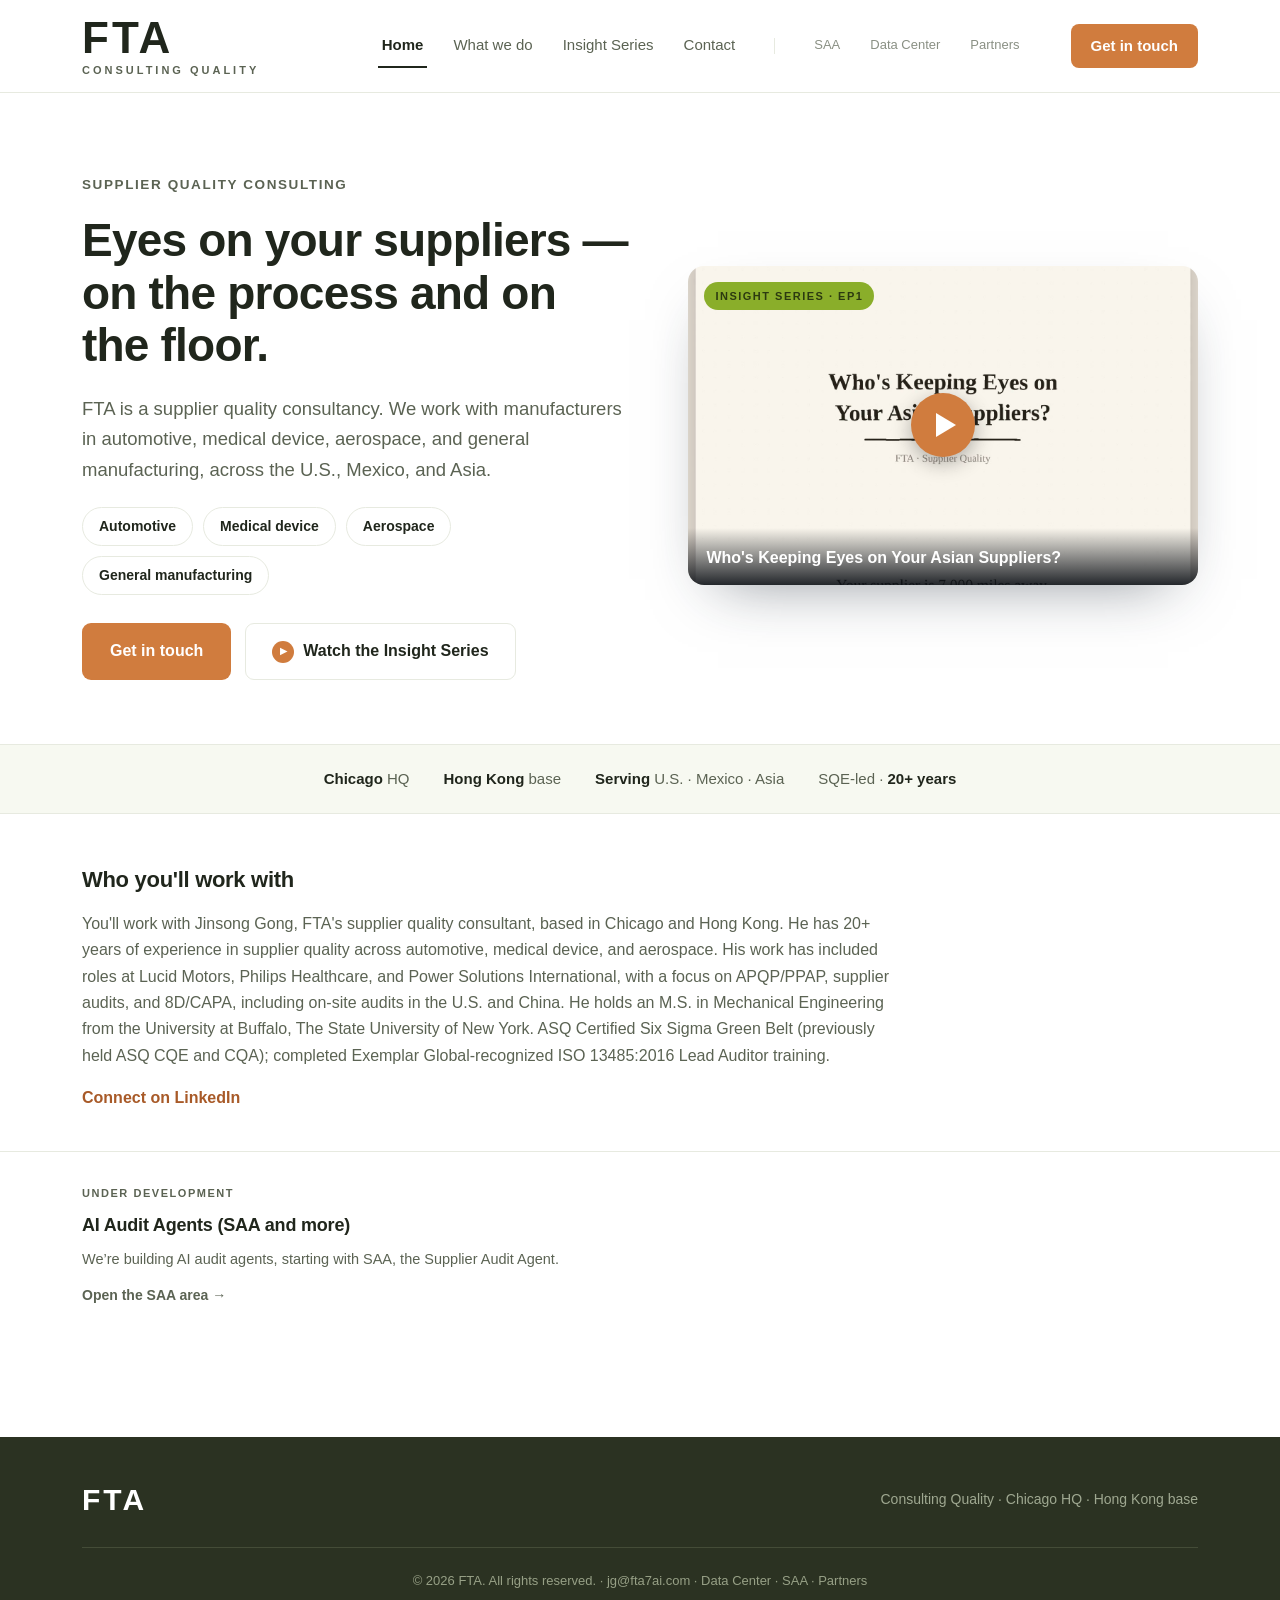
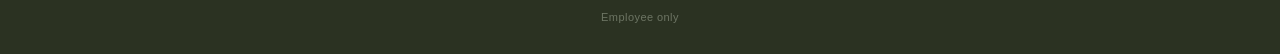
==== commit c55e3877: "Show founder bio on homepage and add LinkedIn The approved bio stays on What we do and is also place" ====
--- a/index.html
+++ b/index.html
@@ -179,6 +179,14 @@
   .industries span{border:1px solid var(--line);border-radius:999px;padding:7px 16px;font-size:14px;font-weight:600;color:var(--ink);background:var(--white)}
   .scope{margin-top:28px;color:var(--ink-2);font-size:16px;max-width:820px;line-height:1.65}
   .cred{margin-top:16px;font-size:13.5px;color:var(--ink-2);max-width:820px;line-height:1.55}
+  .who{margin-top:36px;max-width:820px}
+  .who h3{font-size:22px;font-weight:800;letter-spacing:-.3px;margin-bottom:12px}
+  .who p{font-size:16px;color:var(--ink-2);line-height:1.65}
+  .who-home{padding:48px 0 40px}
+  .who-home .who{margin-top:0}
+  .who-li{margin-top:16px}
+  .who-li a{font-weight:600;color:var(--accent-dark)}
+  .who-li a:hover{text-decoration:underline}
   .cards.four{grid-template-columns:repeat(2,1fr)}
   .foot-emp{margin-top:16px;text-align:center;font-size:11px;letter-spacing:.04em}
   .foot-emp a{color:#6d7564}
@@ -235,6 +243,14 @@
   </div></div>
 
 
+  <div class="who-home"><div class="wrap">
+    <div class="who">
+      <h3>Who you'll work with</h3>
+      <p>You'll work with Jinsong Gong, FTA's supplier quality consultant, based in Chicago and Hong Kong. He has 20+ years of experience in supplier quality across automotive, medical device, and aerospace. His work has included roles at Lucid Motors, Philips Healthcare, and Power Solutions International, with a focus on APQP/PPAP, supplier audits, and 8D/CAPA, including on-site audits in the U.S. and China. He holds an M.S. in Mechanical Engineering from the University at Buffalo, The State University of New York. ASQ Certified Six Sigma Green Belt (previously held ASQ CQE and CQA); completed Exemplar Global-recognized ISO 13485:2016 Lead Auditor training.</p>
+      <p class="who-li"><a href="https://www.linkedin.com/in/jinsong-quality-pro/" target="_blank" rel="noopener">Connect on LinkedIn</a></p>
+    </div>
+  </div></div>
+
   <div class="ai-entry"><div class="wrap">
     <p class="ai-kicker">Under development</p>
     <h3>AI Audit Agents (SAA and more)</h3>
@@ -264,7 +280,11 @@
       <div class="card"><span class="tag">NPI</span><h3>APQP, PPAP, and 8D/CAPA</h3><p>New-product quality planning, PPAP, and driving 8D/CAPA to verified closure.</p></div>
     </div>
     <p class="scope">Process audit, production audit, supplier audit, APQP, PPAP, and 8D/CAPA. Scope of work includes IATF 16949, VDA 6.3, ISO 13485, and AS9100-type work. This is the scope we work in — not a certification claim.</p>
-    <p class="cred">Completed Exemplar Global-recognized ISO 13485:2016 Lead Auditor training.</p>
+    <div class="who">
+      <h3>Who you'll work with</h3>
+      <p>You'll work with Jinsong Gong, FTA's supplier quality consultant, based in Chicago and Hong Kong. He has 20+ years of experience in supplier quality across automotive, medical device, and aerospace. His work has included roles at Lucid Motors, Philips Healthcare, and Power Solutions International, with a focus on APQP/PPAP, supplier audits, and 8D/CAPA, including on-site audits in the U.S. and China. He holds an M.S. in Mechanical Engineering from the University at Buffalo, The State University of New York. ASQ Certified Six Sigma Green Belt (previously held ASQ CQE and CQA); completed Exemplar Global-recognized ISO 13485:2016 Lead Auditor training.</p>
+      <p class="who-li"><a href="https://www.linkedin.com/in/jinsong-quality-pro/" target="_blank" rel="noopener">Connect on LinkedIn</a></p>
+    </div>
   </div></div>
   <div class="sec band"><div class="cta-band">
     <h2>Ready to put eyes on your suppliers?</h2>
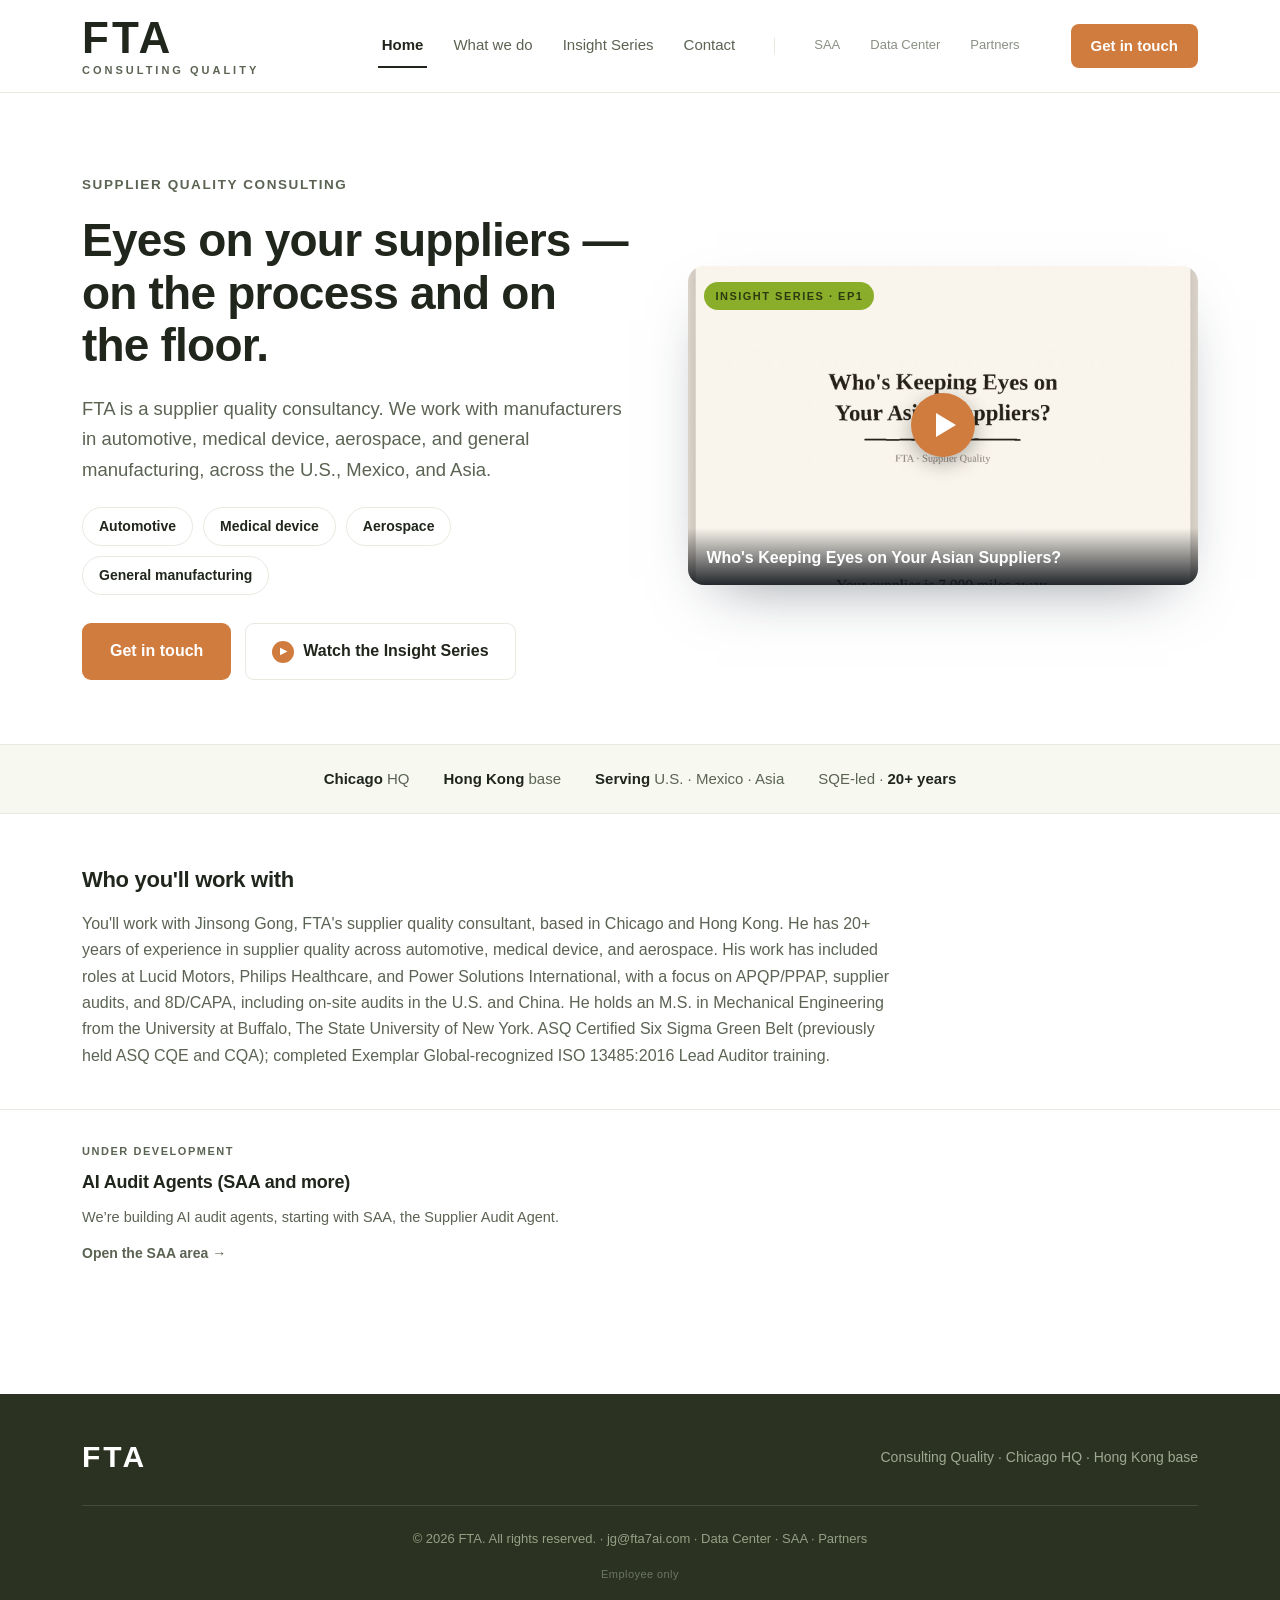
==== commit 6ce20651: "Remove LinkedIn link from founder bios JG asked that no LinkedIn link appear on the site. The approv" ====
--- a/index.html
+++ b/index.html
@@ -184,9 +184,6 @@
   .who p{font-size:16px;color:var(--ink-2);line-height:1.65}
   .who-home{padding:48px 0 40px}
   .who-home .who{margin-top:0}
-  .who-li{margin-top:16px}
-  .who-li a{font-weight:600;color:var(--accent-dark)}
-  .who-li a:hover{text-decoration:underline}
   .cards.four{grid-template-columns:repeat(2,1fr)}
   .foot-emp{margin-top:16px;text-align:center;font-size:11px;letter-spacing:.04em}
   .foot-emp a{color:#6d7564}
@@ -247,7 +244,6 @@
     <div class="who">
       <h3>Who you'll work with</h3>
       <p>You'll work with Jinsong Gong, FTA's supplier quality consultant, based in Chicago and Hong Kong. He has 20+ years of experience in supplier quality across automotive, medical device, and aerospace. His work has included roles at Lucid Motors, Philips Healthcare, and Power Solutions International, with a focus on APQP/PPAP, supplier audits, and 8D/CAPA, including on-site audits in the U.S. and China. He holds an M.S. in Mechanical Engineering from the University at Buffalo, The State University of New York. ASQ Certified Six Sigma Green Belt (previously held ASQ CQE and CQA); completed Exemplar Global-recognized ISO 13485:2016 Lead Auditor training.</p>
-      <p class="who-li"><a href="https://www.linkedin.com/in/jinsong-quality-pro/" target="_blank" rel="noopener">Connect on LinkedIn</a></p>
     </div>
   </div></div>
 
@@ -283,7 +279,6 @@
     <div class="who">
       <h3>Who you'll work with</h3>
       <p>You'll work with Jinsong Gong, FTA's supplier quality consultant, based in Chicago and Hong Kong. He has 20+ years of experience in supplier quality across automotive, medical device, and aerospace. His work has included roles at Lucid Motors, Philips Healthcare, and Power Solutions International, with a focus on APQP/PPAP, supplier audits, and 8D/CAPA, including on-site audits in the U.S. and China. He holds an M.S. in Mechanical Engineering from the University at Buffalo, The State University of New York. ASQ Certified Six Sigma Green Belt (previously held ASQ CQE and CQA); completed Exemplar Global-recognized ISO 13485:2016 Lead Auditor training.</p>
-      <p class="who-li"><a href="https://www.linkedin.com/in/jinsong-quality-pro/" target="_blank" rel="noopener">Connect on LinkedIn</a></p>
     </div>
   </div></div>
   <div class="sec band"><div class="cta-band">
